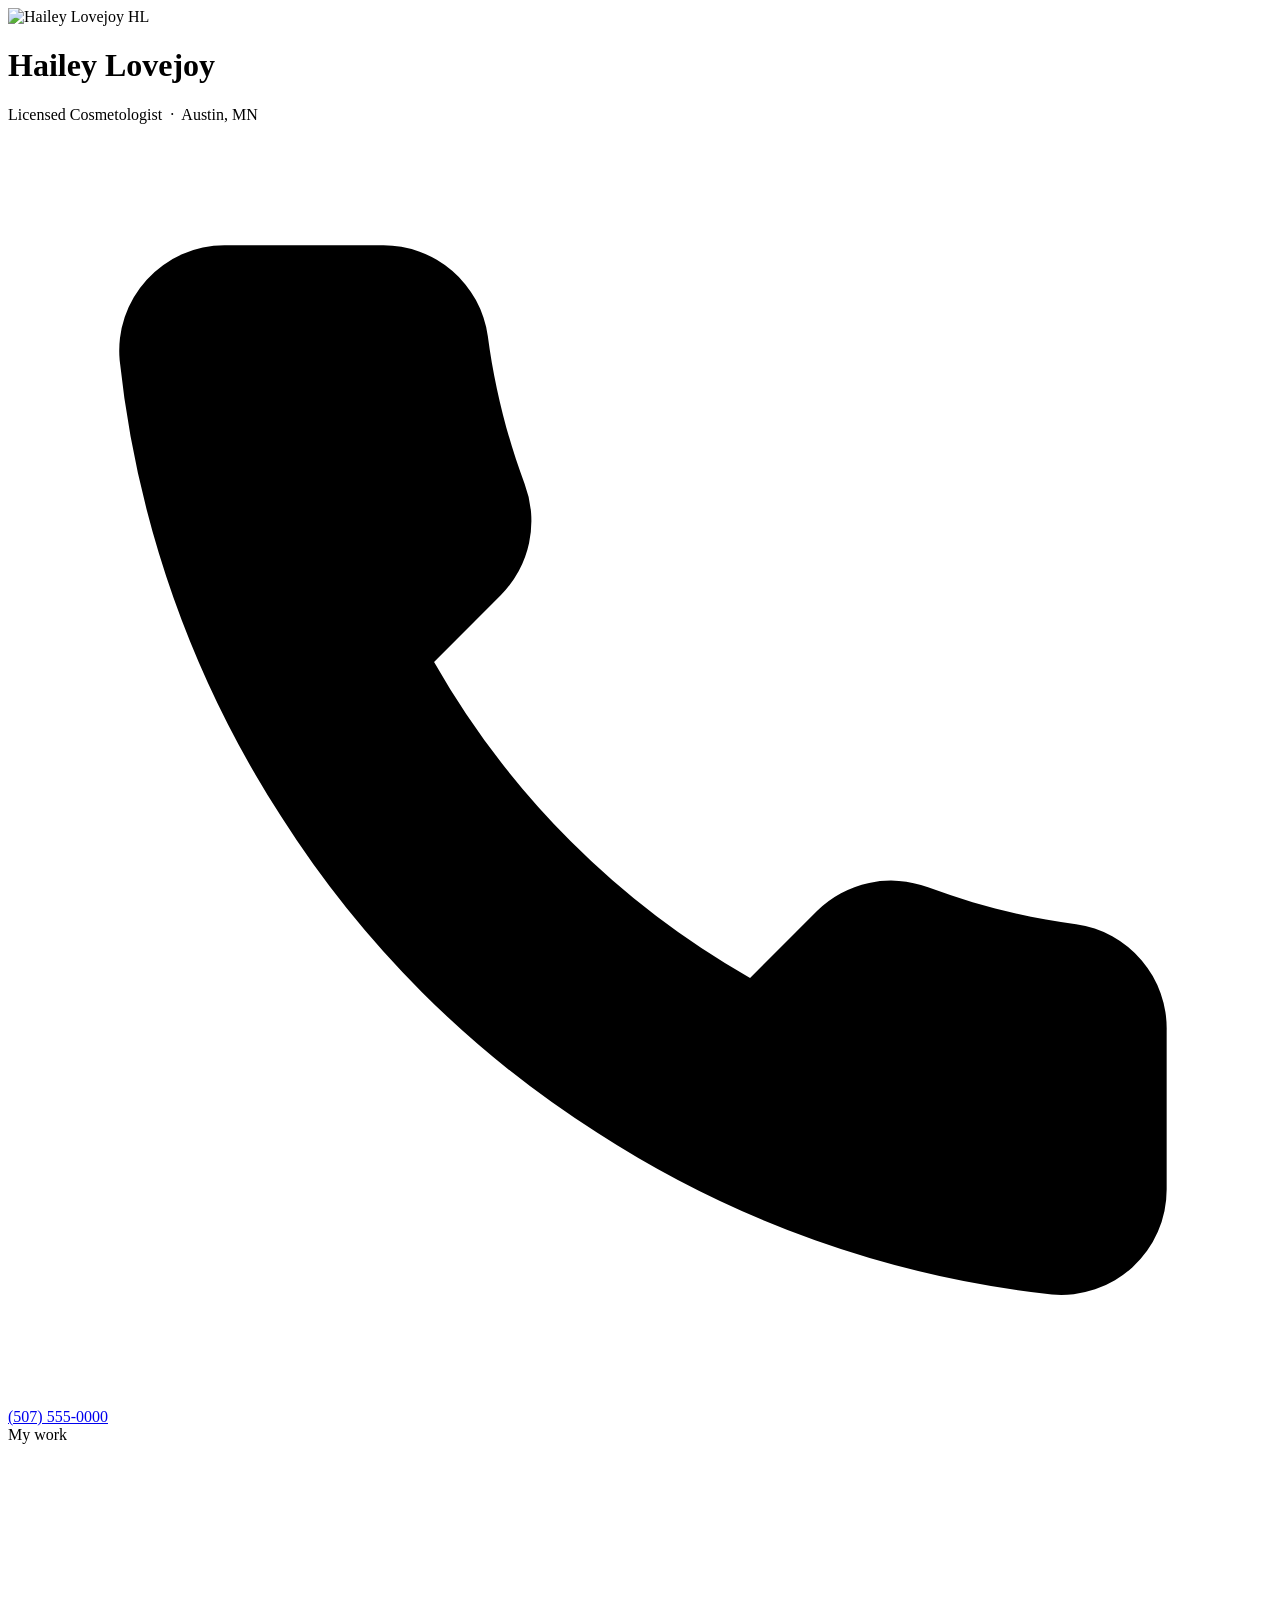
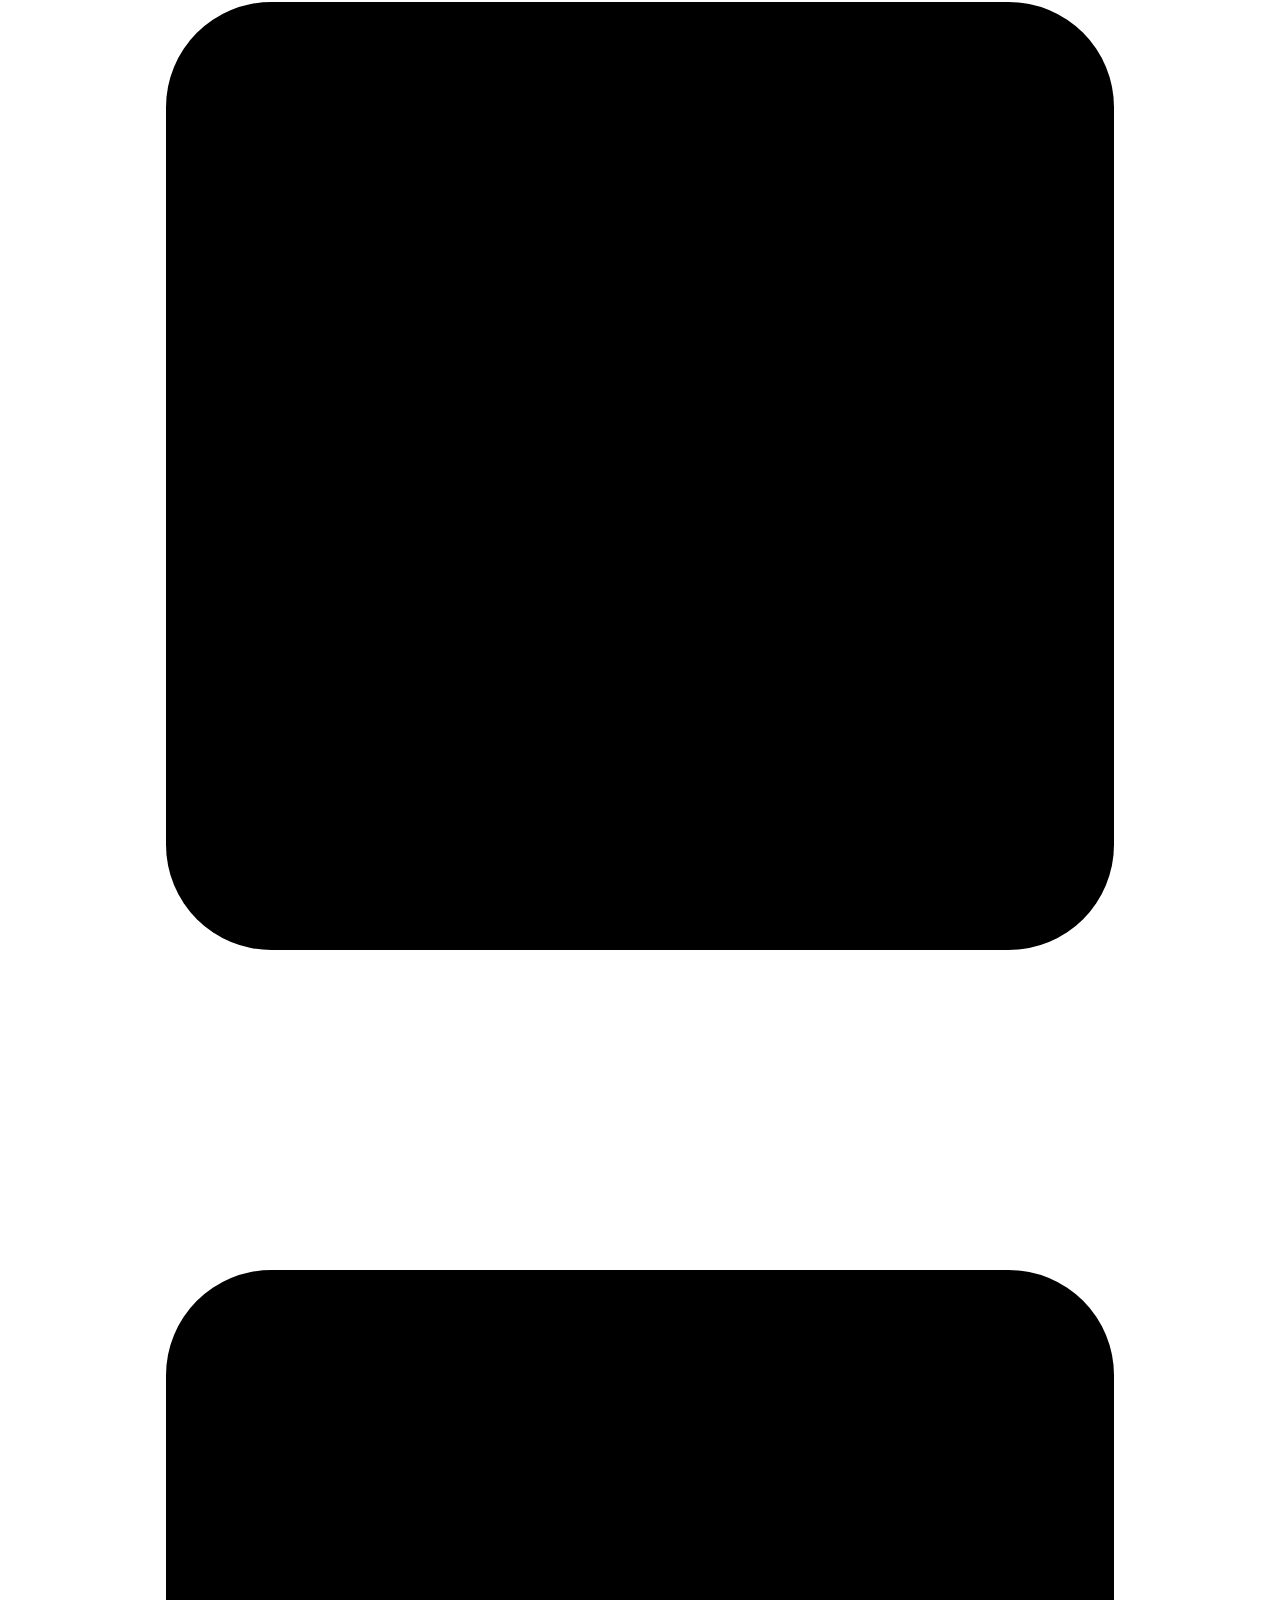
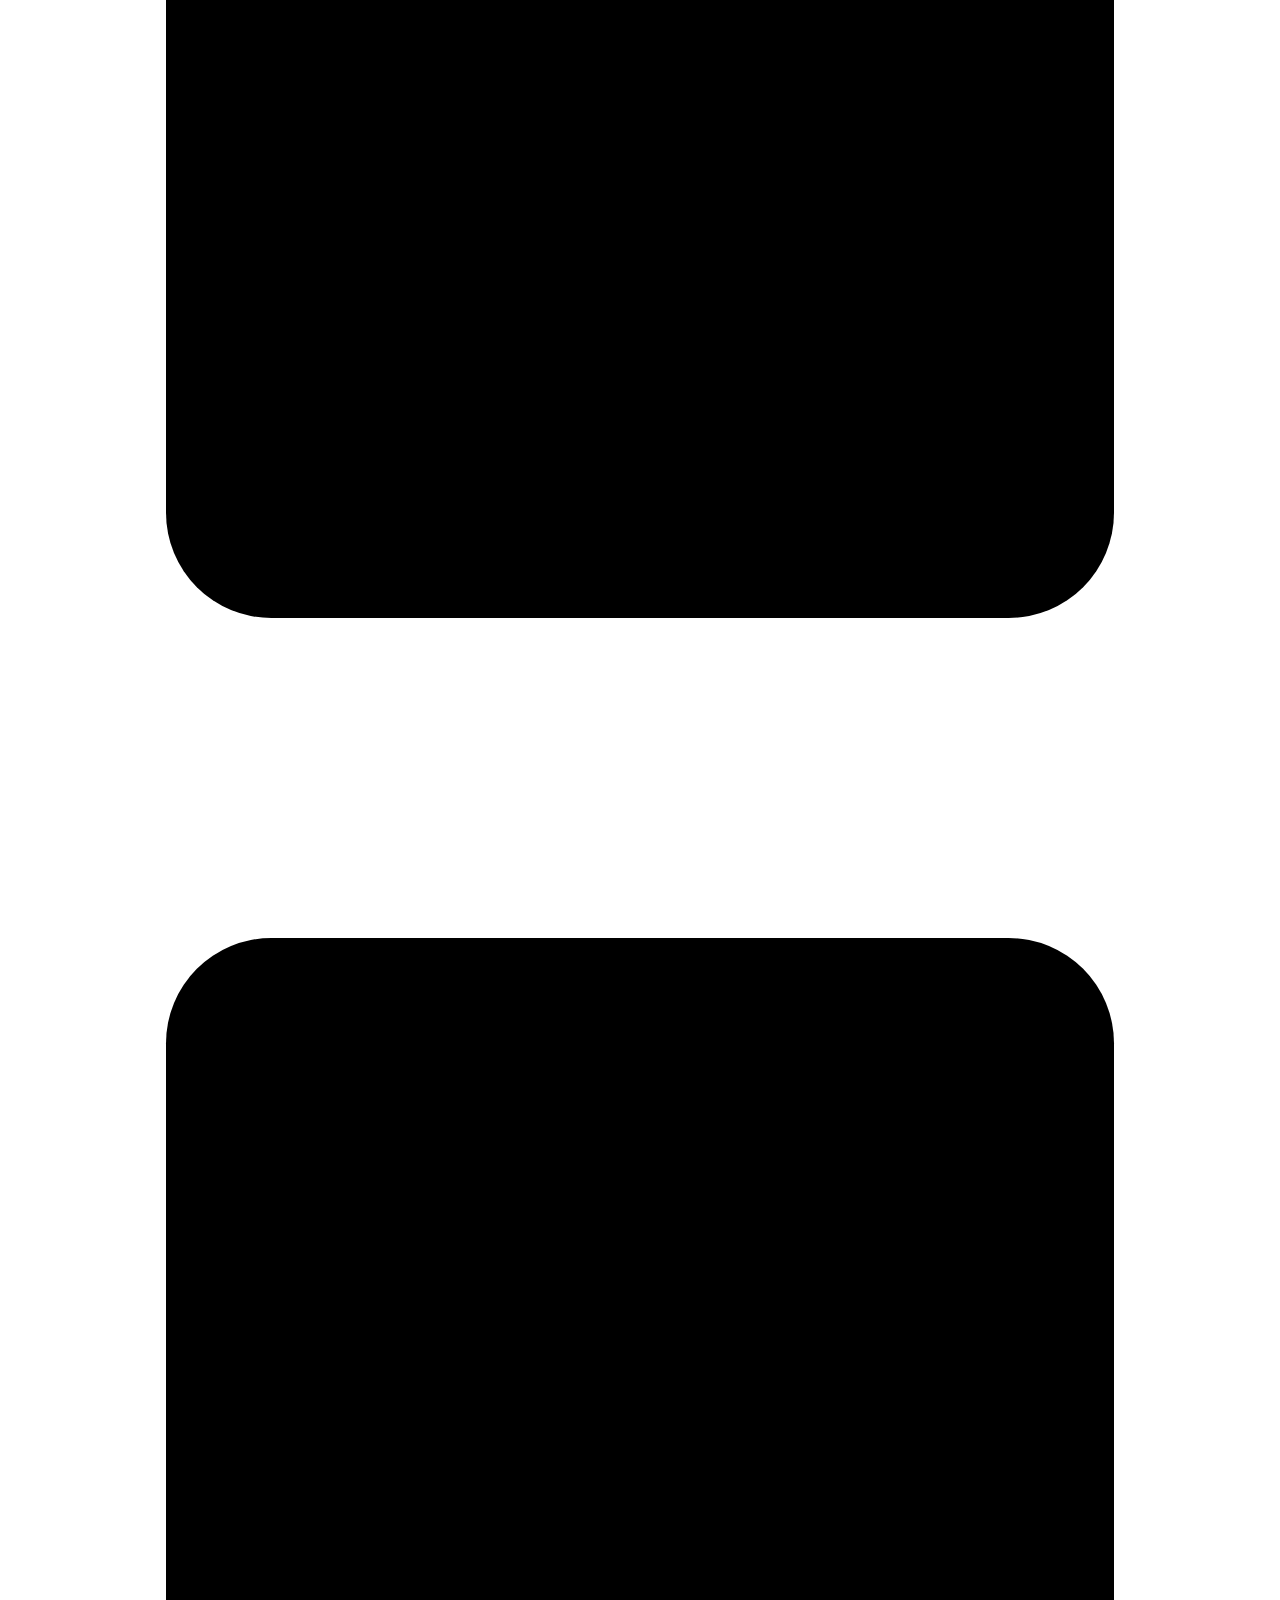
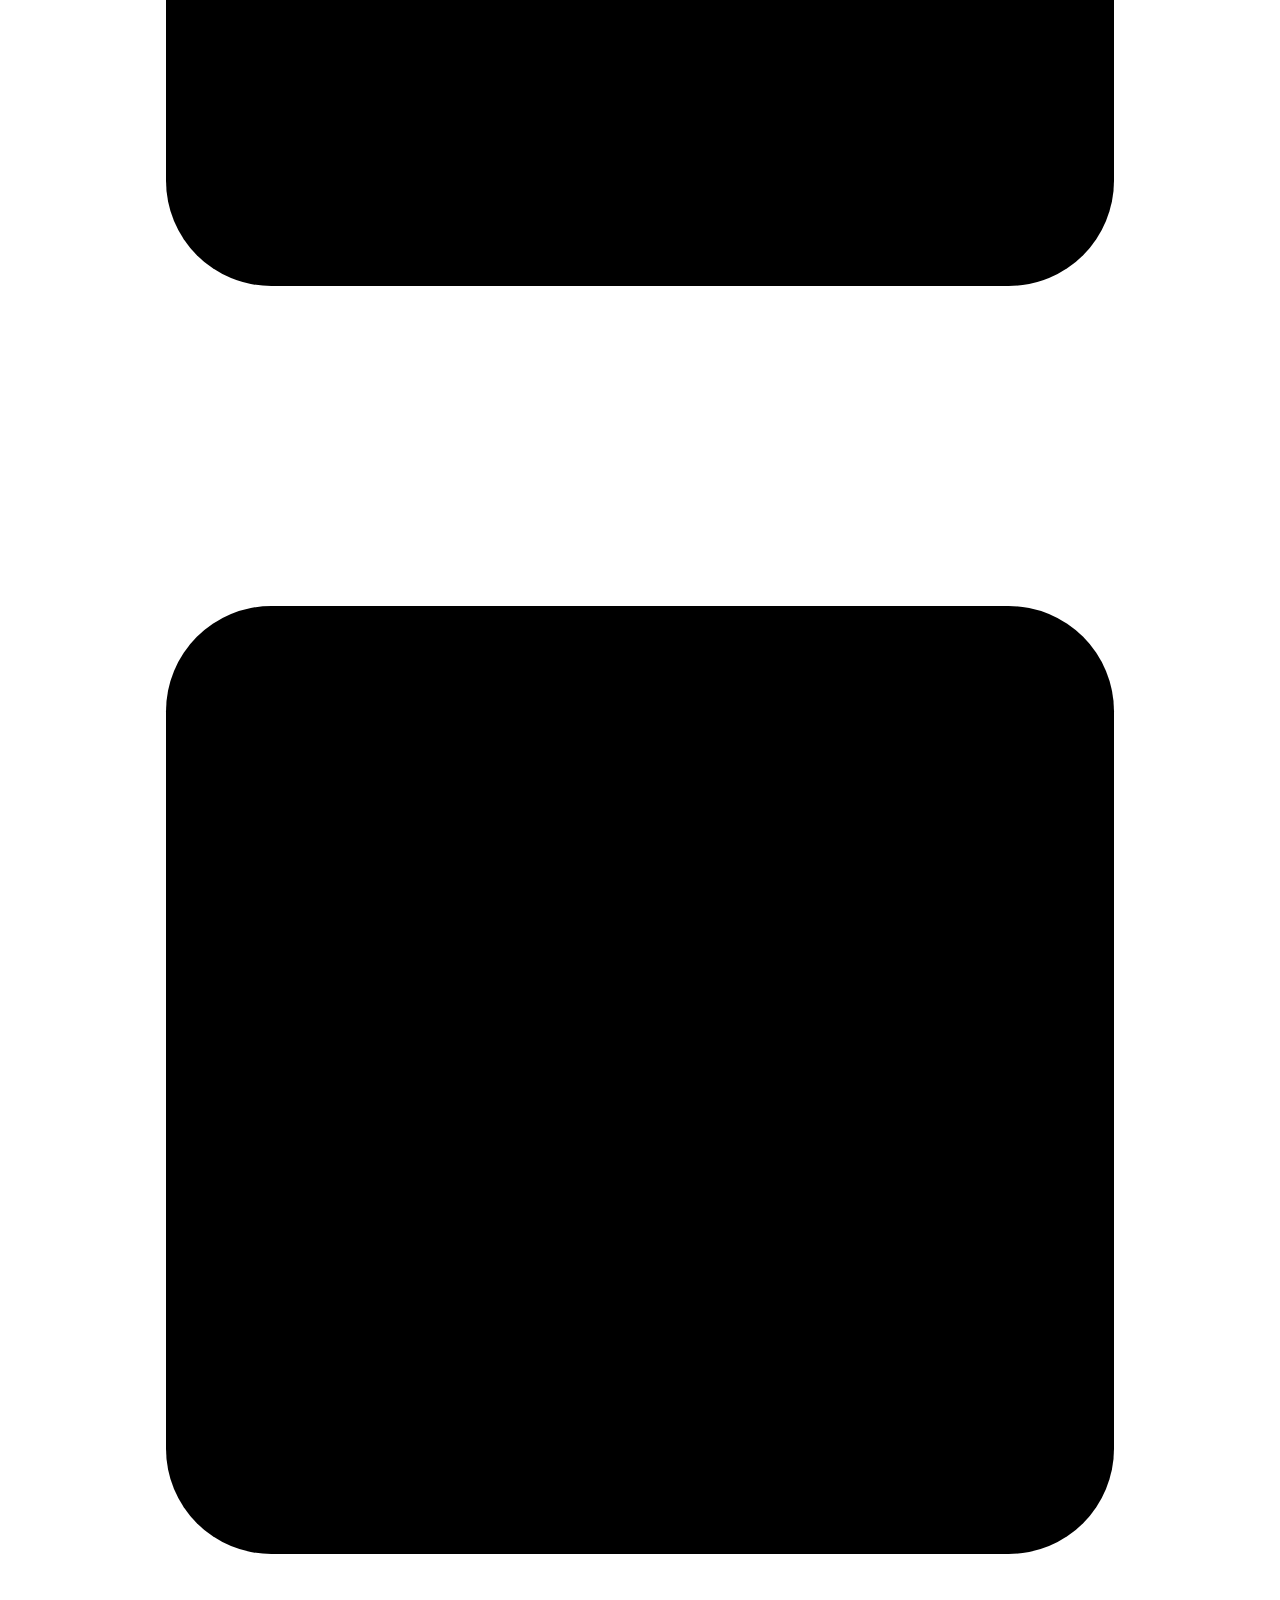
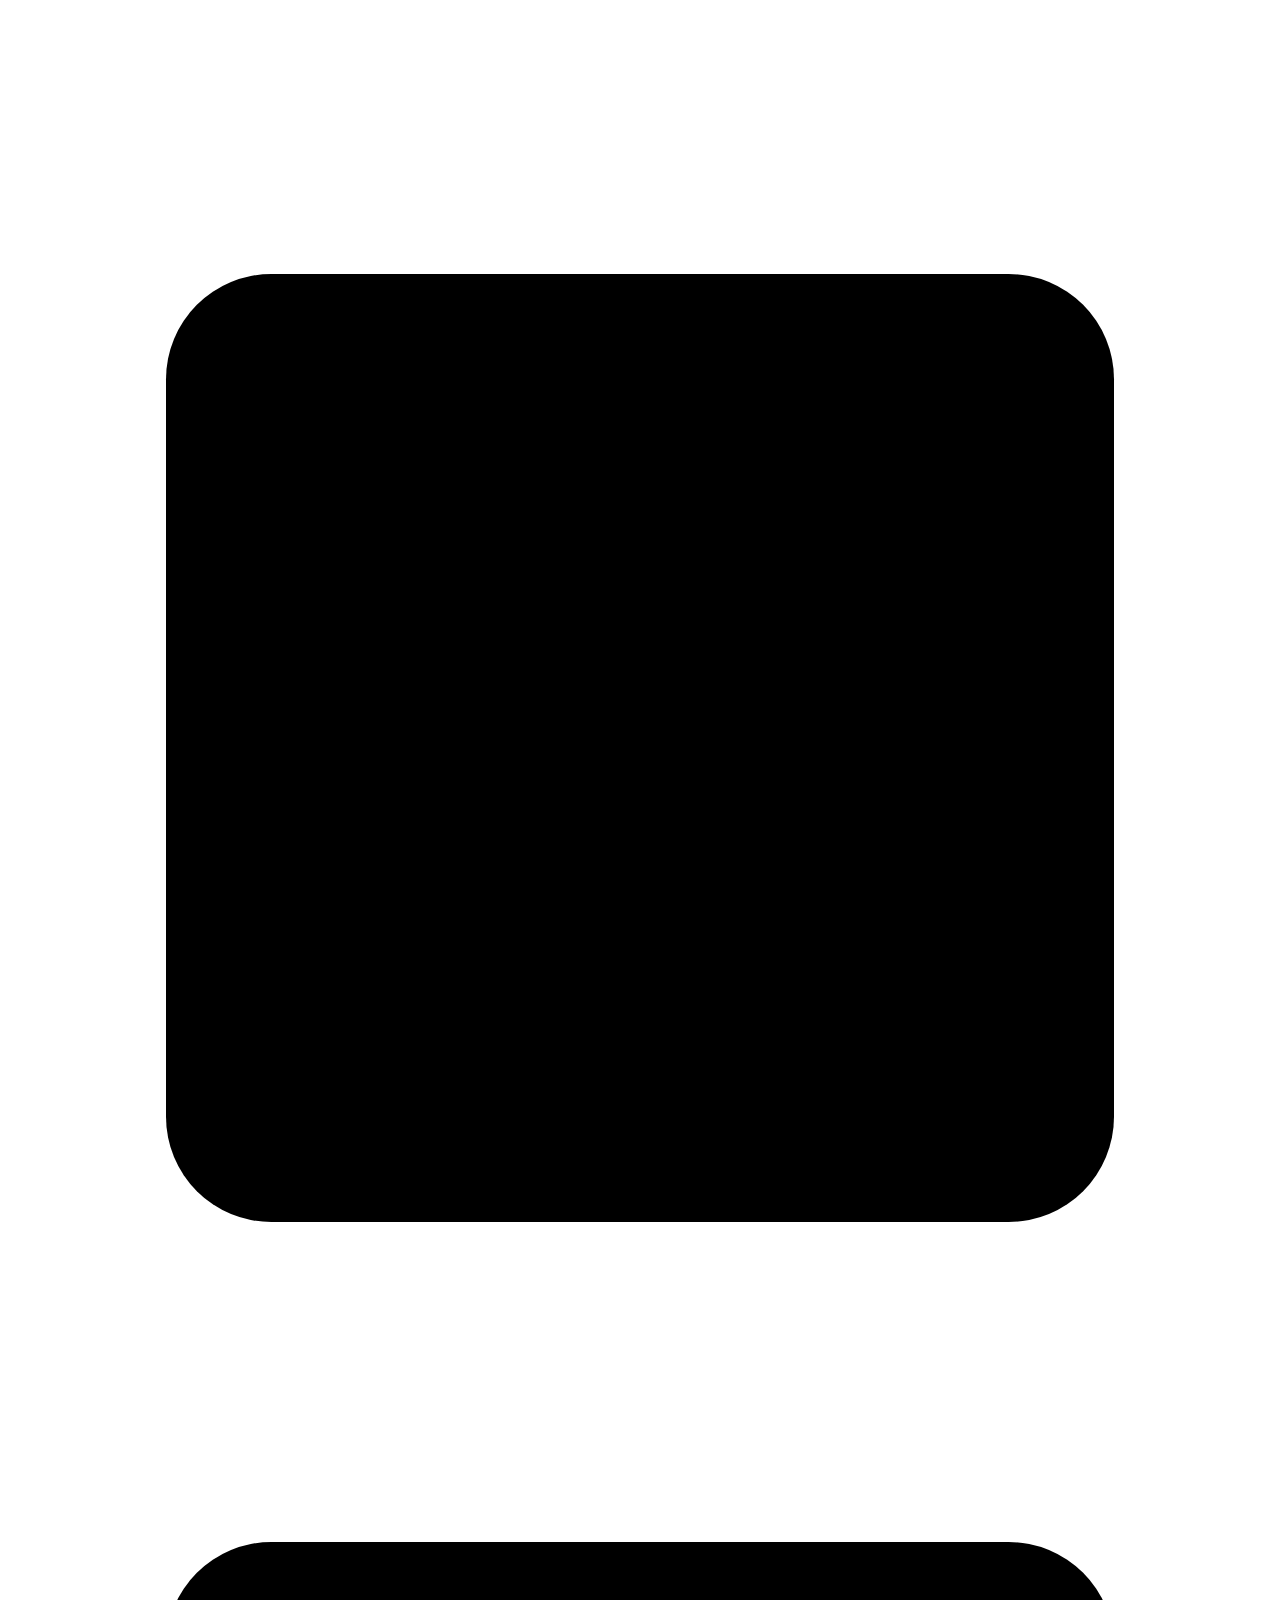
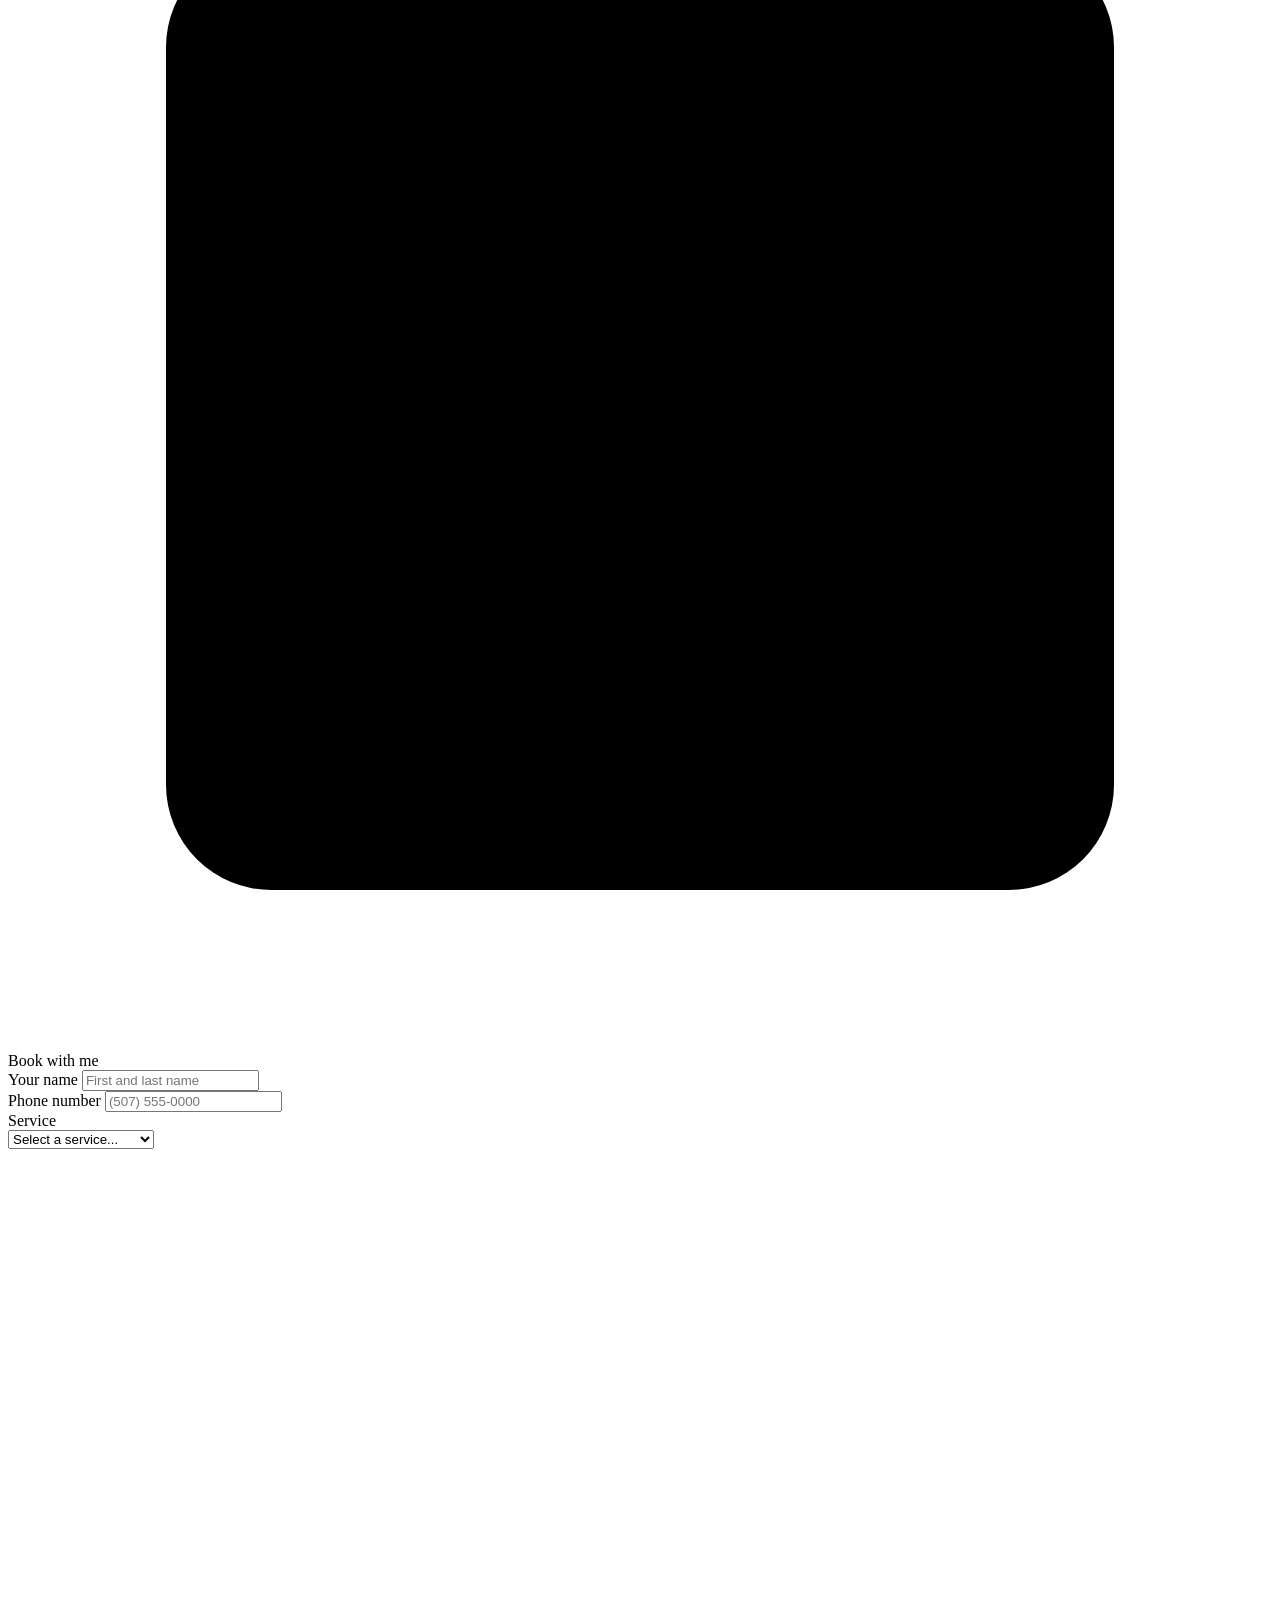
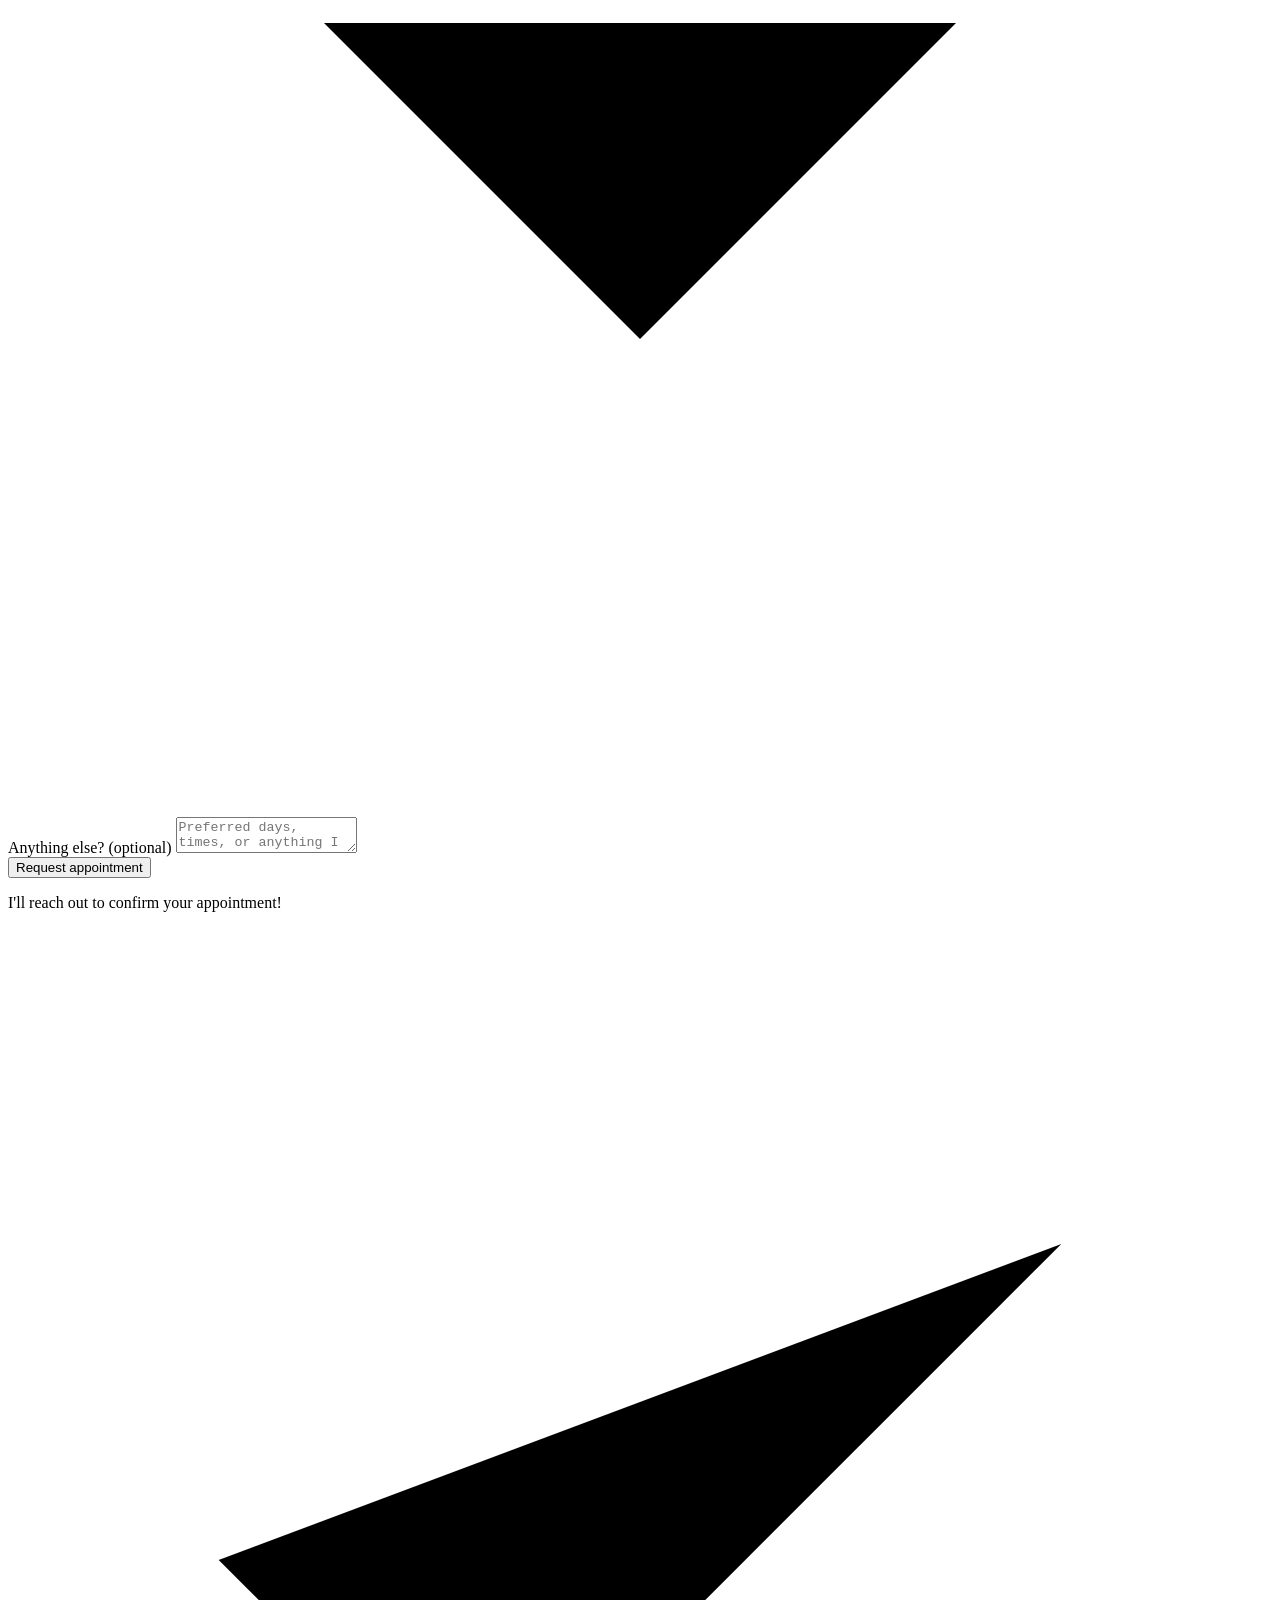
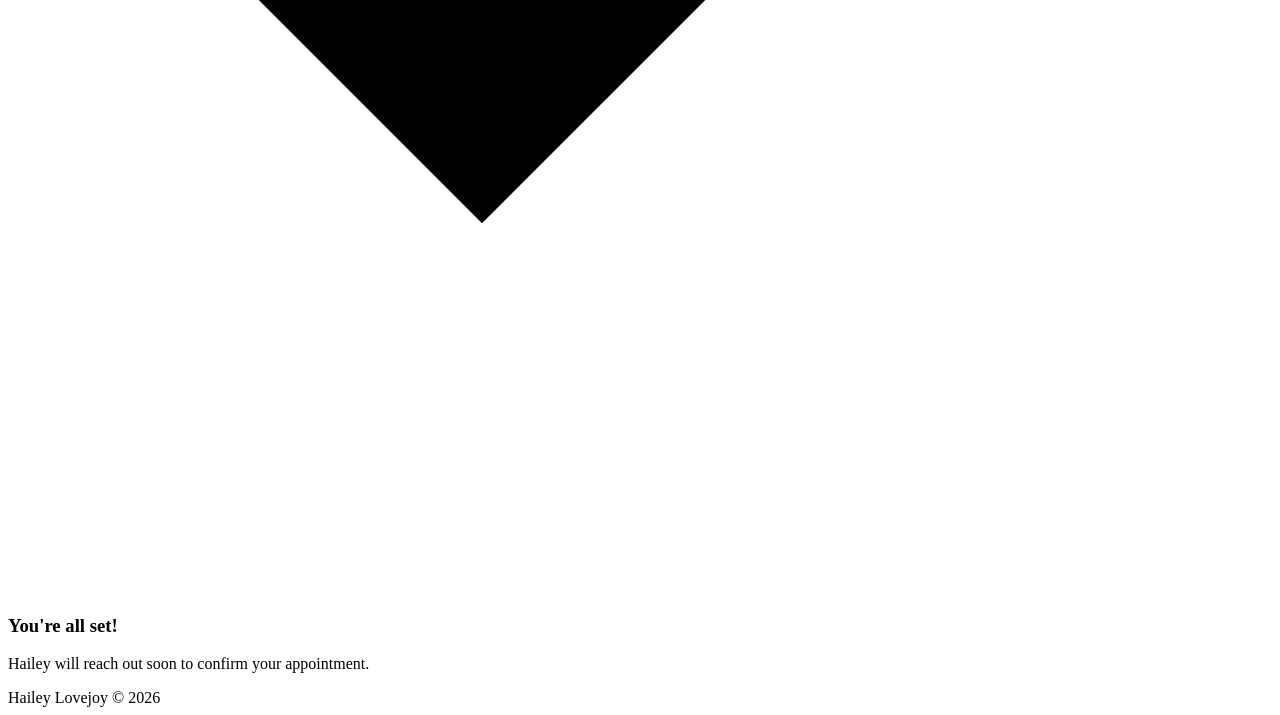
==== index.html @ 0e998286 "Add initial HTML structure for client website Initial HTML structure for Hailey Lovejoy's client web" ====
<!DOCTYPE html>
<html lang="en">
<head>
    <meta charset="UTF-8">
    <meta name="viewport" content="width=device-width, initial-scale=1.0">
    <title>Hailey Lovejoy client</title>
    <link href="https://fonts.googleapis.com/css2?family=Cormorant+Garamond:ital,wght@0,300;0,400;0,600;1,300;1,400&family=Jost:wght@300;400;500&display=swap" rel="stylesheet" />
    <link rel="stylesheet" href="style.css">
</head>
<body>
    
<!-- HERO -->
<div class="hero">
  <div class="hero-inner">
    <div class="avatar-wrap">
      <!-- Replace src with actual photo path when ready -->
      <img src="" alt="Hailey Lovejoy" id="profilePhoto" />
      <span class="avatar-initials" id="avatarInitials">HL</span>
    </div>
    <h1>Hailey Lovejoy</h1>
    <p class="hero-sub">Licensed Cosmetologist &nbsp;·&nbsp; Austin, MN</p>
    <a href="tel:5075550000" class="phone-pill">
      <svg viewBox="0 0 24 24" aria-hidden="true"><path d="M22 16.92v3a2 2 0 01-2.18 2 19.79 19.79 0 01-8.63-3.07 19.5 19.5 0 01-6-6A19.79 19.79 0 012.12 4.18 2 2 0 014.11 2h3a2 2 0 012 1.72c.127.96.361 1.903.7 2.81a2 2 0 01-.45 2.11L8.09 9.91a16 16 0 006 6l1.27-1.27a2 2 0 012.11-.45c.907.339 1.85.573 2.81.7A2 2 0 0122 16.92z"/></svg>
      (507) 555-0000
    </a>
  </div>
</div>
 
<!-- MY WORK -->
<div class="divider"><span>My work</span></div>
<div class="gallery-section">
  <div class="gallery">
    <div class="photo-slot empty">
      <svg viewBox="0 0 24 24" aria-hidden="true"><rect x="3" y="3" width="18" height="18" rx="2"/><circle cx="8.5" cy="8.5" r="1.5"/><polyline points="21 15 16 10 5 21"/></svg>
    </div>
    <div class="photo-slot empty">
      <svg viewBox="0 0 24 24" aria-hidden="true"><rect x="3" y="3" width="18" height="18" rx="2"/><circle cx="8.5" cy="8.5" r="1.5"/><polyline points="21 15 16 10 5 21"/></svg>
    </div>
    <div class="photo-slot empty">
      <svg viewBox="0 0 24 24" aria-hidden="true"><rect x="3" y="3" width="18" height="18" rx="2"/><circle cx="8.5" cy="8.5" r="1.5"/><polyline points="21 15 16 10 5 21"/></svg>
    </div>
    <div class="photo-slot empty">
      <svg viewBox="0 0 24 24" aria-hidden="true"><rect x="3" y="3" width="18" height="18" rx="2"/><circle cx="8.5" cy="8.5" r="1.5"/><polyline points="21 15 16 10 5 21"/></svg>
    </div>
    <div class="photo-slot empty">
      <svg viewBox="0 0 24 24" aria-hidden="true"><rect x="3" y="3" width="18" height="18" rx="2"/><circle cx="8.5" cy="8.5" r="1.5"/><polyline points="21 15 16 10 5 21"/></svg>
    </div>
    <div class="photo-slot empty">
      <svg viewBox="0 0 24 24" aria-hidden="true"><rect x="3" y="3" width="18" height="18" rx="2"/><circle cx="8.5" cy="8.5" r="1.5"/><polyline points="21 15 16 10 5 21"/></svg>
    </div>
  </div>
</div>
 
<!-- BOOKING FORM -->
<div class="divider"><span>Book with me</span></div>
<div class="booking-section">
  <div class="form-card">
 
    <div id="formWrap">
      <div class="field">
        <label for="clientName">Your name</label>
        <input type="text" id="clientName" placeholder="First and last name" autocomplete="name" />
      </div>
 
      <div class="field">
        <label for="clientPhone">Phone number</label>
        <input type="tel" id="clientPhone" placeholder="(507) 555-0000" autocomplete="tel" />
      </div>
 
      <div class="field">
        <label for="service">Service</label>
        <div class="select-wrap">
          <select id="service">
            <option value="" disabled selected>Select a service...</option>
            <option>Haircut</option>
            <option>Color</option>
            <option>Highlights / balayage</option>
            <option>Blowout / style</option>
            <option>Perm</option>
            <option>Treatment</option>
            <option>Other</option>
          </select>
          <svg viewBox="0 0 24 24" aria-hidden="true"><polyline points="6 9 12 15 18 9"/></svg>
        </div>
      </div>
 
      <div class="field">
        <label for="notes">Anything else? <span style="font-weight:300;text-transform:none;letter-spacing:0;">(optional)</span></label>
        <textarea id="notes" placeholder="Preferred days, times, or anything I should know..."></textarea>
      </div>
 
      <button class="submit-btn" onclick="submitForm()">Request appointment</button>
      <p class="form-note">I'll reach out to confirm your appointment!</p>
    </div>
 
    <div class="success-msg" id="successMsg">
      <div class="check">
        <svg viewBox="0 0 24 24" aria-hidden="true"><polyline points="20 6 9 17 4 12"/></svg>
      </div>
      <h3>You're all set!</h3>
      <p>Hailey will reach out soon to confirm your appointment.</p>
    </div>
 
  </div>
</div>
 
<footer>Hailey Lovejoy &copy; 2026</footer>
 
<script src="home.js"></script>
</body>
</html>
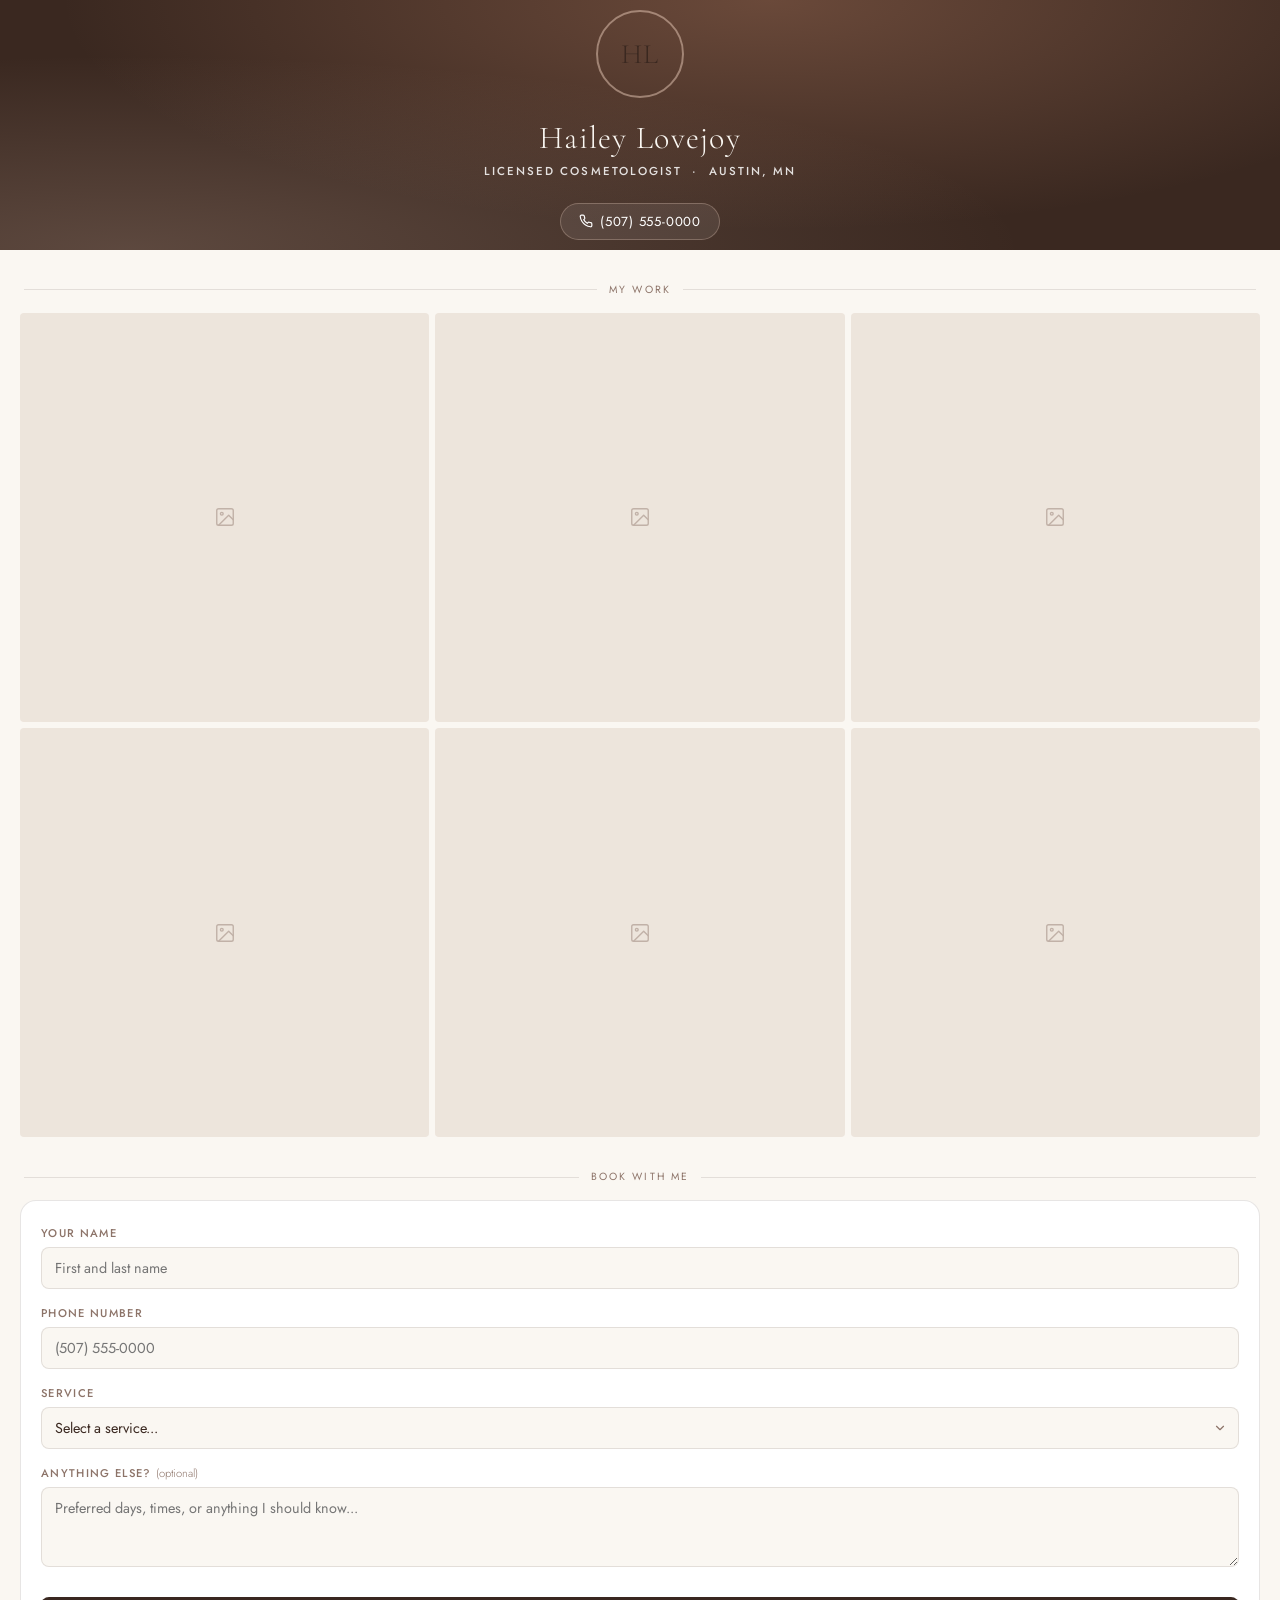
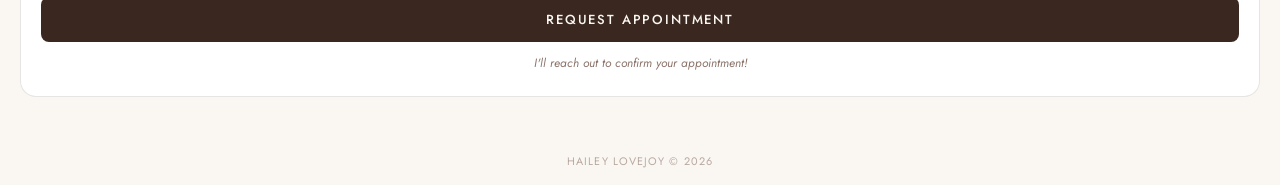
==== commit 3c9ac39c: "Add files via upload" ====
--- a/index.html
+++ b/index.html
@@ -1,111 +1,111 @@
-<!DOCTYPE html>
-<html lang="en">
-<head>
-    <meta charset="UTF-8">
-    <meta name="viewport" content="width=device-width, initial-scale=1.0">
-    <title>Hailey Lovejoy client</title>
-    <link href="https://fonts.googleapis.com/css2?family=Cormorant+Garamond:ital,wght@0,300;0,400;0,600;1,300;1,400&family=Jost:wght@300;400;500&display=swap" rel="stylesheet" />
-    <link rel="stylesheet" href="style.css">
-</head>
-<body>
-    
-<!-- HERO -->
-<div class="hero">
-  <div class="hero-inner">
-    <div class="avatar-wrap">
-      <!-- Replace src with actual photo path when ready -->
-      <img src="" alt="Hailey Lovejoy" id="profilePhoto" />
-      <span class="avatar-initials" id="avatarInitials">HL</span>
-    </div>
-    <h1>Hailey Lovejoy</h1>
-    <p class="hero-sub">Licensed Cosmetologist &nbsp;·&nbsp; Austin, MN</p>
-    <a href="tel:5075550000" class="phone-pill">
-      <svg viewBox="0 0 24 24" aria-hidden="true"><path d="M22 16.92v3a2 2 0 01-2.18 2 19.79 19.79 0 01-8.63-3.07 19.5 19.5 0 01-6-6A19.79 19.79 0 012.12 4.18 2 2 0 014.11 2h3a2 2 0 012 1.72c.127.96.361 1.903.7 2.81a2 2 0 01-.45 2.11L8.09 9.91a16 16 0 006 6l1.27-1.27a2 2 0 012.11-.45c.907.339 1.85.573 2.81.7A2 2 0 0122 16.92z"/></svg>
-      (507) 555-0000
-    </a>
-  </div>
-</div>
- 
-<!-- MY WORK -->
-<div class="divider"><span>My work</span></div>
-<div class="gallery-section">
-  <div class="gallery">
-    <div class="photo-slot empty">
-      <svg viewBox="0 0 24 24" aria-hidden="true"><rect x="3" y="3" width="18" height="18" rx="2"/><circle cx="8.5" cy="8.5" r="1.5"/><polyline points="21 15 16 10 5 21"/></svg>
-    </div>
-    <div class="photo-slot empty">
-      <svg viewBox="0 0 24 24" aria-hidden="true"><rect x="3" y="3" width="18" height="18" rx="2"/><circle cx="8.5" cy="8.5" r="1.5"/><polyline points="21 15 16 10 5 21"/></svg>
-    </div>
-    <div class="photo-slot empty">
-      <svg viewBox="0 0 24 24" aria-hidden="true"><rect x="3" y="3" width="18" height="18" rx="2"/><circle cx="8.5" cy="8.5" r="1.5"/><polyline points="21 15 16 10 5 21"/></svg>
-    </div>
-    <div class="photo-slot empty">
-      <svg viewBox="0 0 24 24" aria-hidden="true"><rect x="3" y="3" width="18" height="18" rx="2"/><circle cx="8.5" cy="8.5" r="1.5"/><polyline points="21 15 16 10 5 21"/></svg>
-    </div>
-    <div class="photo-slot empty">
-      <svg viewBox="0 0 24 24" aria-hidden="true"><rect x="3" y="3" width="18" height="18" rx="2"/><circle cx="8.5" cy="8.5" r="1.5"/><polyline points="21 15 16 10 5 21"/></svg>
-    </div>
-    <div class="photo-slot empty">
-      <svg viewBox="0 0 24 24" aria-hidden="true"><rect x="3" y="3" width="18" height="18" rx="2"/><circle cx="8.5" cy="8.5" r="1.5"/><polyline points="21 15 16 10 5 21"/></svg>
-    </div>
-  </div>
-</div>
- 
-<!-- BOOKING FORM -->
-<div class="divider"><span>Book with me</span></div>
-<div class="booking-section">
-  <div class="form-card">
- 
-    <div id="formWrap">
-      <div class="field">
-        <label for="clientName">Your name</label>
-        <input type="text" id="clientName" placeholder="First and last name" autocomplete="name" />
-      </div>
- 
-      <div class="field">
-        <label for="clientPhone">Phone number</label>
-        <input type="tel" id="clientPhone" placeholder="(507) 555-0000" autocomplete="tel" />
-      </div>
- 
-      <div class="field">
-        <label for="service">Service</label>
-        <div class="select-wrap">
-          <select id="service">
-            <option value="" disabled selected>Select a service...</option>
-            <option>Haircut</option>
-            <option>Color</option>
-            <option>Highlights / balayage</option>
-            <option>Blowout / style</option>
-            <option>Perm</option>
-            <option>Treatment</option>
-            <option>Other</option>
-          </select>
-          <svg viewBox="0 0 24 24" aria-hidden="true"><polyline points="6 9 12 15 18 9"/></svg>
-        </div>
-      </div>
- 
-      <div class="field">
-        <label for="notes">Anything else? <span style="font-weight:300;text-transform:none;letter-spacing:0;">(optional)</span></label>
-        <textarea id="notes" placeholder="Preferred days, times, or anything I should know..."></textarea>
-      </div>
- 
-      <button class="submit-btn" onclick="submitForm()">Request appointment</button>
-      <p class="form-note">I'll reach out to confirm your appointment!</p>
-    </div>
- 
-    <div class="success-msg" id="successMsg">
-      <div class="check">
-        <svg viewBox="0 0 24 24" aria-hidden="true"><polyline points="20 6 9 17 4 12"/></svg>
-      </div>
-      <h3>You're all set!</h3>
-      <p>Hailey will reach out soon to confirm your appointment.</p>
-    </div>
- 
-  </div>
-</div>
- 
-<footer>Hailey Lovejoy &copy; 2026</footer>
- 
-<script src="home.js"></script>
-</body>
-</html>
+<!DOCTYPE html>
+<html lang="en">
+<head>
+    <meta charset="UTF-8">
+    <meta name="viewport" content="width=device-width, initial-scale=1.0">
+    <title>Hailey Lovejoy client</title>
+    <link href="https://fonts.googleapis.com/css2?family=Cormorant+Garamond:ital,wght@0,300;0,400;0,600;1,300;1,400&family=Jost:wght@300;400;500&display=swap" rel="stylesheet" />
+    <link rel="stylesheet" href="style.css">
+</head>
+<body>
+    
+<!-- HERO -->
+<div class="hero">
+  <div class="hero-inner">
+    <div class="avatar-wrap">
+      <!-- Replace src with actual photo path when ready -->
+      <img src="" alt="Hailey Lovejoy" id="profilePhoto" />
+      <span class="avatar-initials" id="avatarInitials">HL</span>
+    </div>
+    <h1>Hailey Lovejoy</h1>
+    <p class="hero-sub">Licensed Cosmetologist &nbsp;·&nbsp; Austin, MN</p>
+    <a href="tel:5075550000" class="phone-pill">
+      <svg viewBox="0 0 24 24" aria-hidden="true"><path d="M22 16.92v3a2 2 0 01-2.18 2 19.79 19.79 0 01-8.63-3.07 19.5 19.5 0 01-6-6A19.79 19.79 0 012.12 4.18 2 2 0 014.11 2h3a2 2 0 012 1.72c.127.96.361 1.903.7 2.81a2 2 0 01-.45 2.11L8.09 9.91a16 16 0 006 6l1.27-1.27a2 2 0 012.11-.45c.907.339 1.85.573 2.81.7A2 2 0 0122 16.92z"/></svg>
+      (507) 555-0000
+    </a>
+  </div>
+</div>
+ 
+<!-- MY WORK -->
+<div class="divider"><span>My work</span></div>
+<div class="gallery-section">
+  <div class="gallery">
+    <div class="photo-slot empty">
+      <svg viewBox="0 0 24 24" aria-hidden="true"><rect x="3" y="3" width="18" height="18" rx="2"/><circle cx="8.5" cy="8.5" r="1.5"/><polyline points="21 15 16 10 5 21"/></svg>
+    </div>
+    <div class="photo-slot empty">
+      <svg viewBox="0 0 24 24" aria-hidden="true"><rect x="3" y="3" width="18" height="18" rx="2"/><circle cx="8.5" cy="8.5" r="1.5"/><polyline points="21 15 16 10 5 21"/></svg>
+    </div>
+    <div class="photo-slot empty">
+      <svg viewBox="0 0 24 24" aria-hidden="true"><rect x="3" y="3" width="18" height="18" rx="2"/><circle cx="8.5" cy="8.5" r="1.5"/><polyline points="21 15 16 10 5 21"/></svg>
+    </div>
+    <div class="photo-slot empty">
+      <svg viewBox="0 0 24 24" aria-hidden="true"><rect x="3" y="3" width="18" height="18" rx="2"/><circle cx="8.5" cy="8.5" r="1.5"/><polyline points="21 15 16 10 5 21"/></svg>
+    </div>
+    <div class="photo-slot empty">
+      <svg viewBox="0 0 24 24" aria-hidden="true"><rect x="3" y="3" width="18" height="18" rx="2"/><circle cx="8.5" cy="8.5" r="1.5"/><polyline points="21 15 16 10 5 21"/></svg>
+    </div>
+    <div class="photo-slot empty">
+      <svg viewBox="0 0 24 24" aria-hidden="true"><rect x="3" y="3" width="18" height="18" rx="2"/><circle cx="8.5" cy="8.5" r="1.5"/><polyline points="21 15 16 10 5 21"/></svg>
+    </div>
+  </div>
+</div>
+ 
+<!-- BOOKING FORM -->
+<div class="divider"><span>Book with me</span></div>
+<div class="booking-section">
+  <div class="form-card">
+ 
+    <div id="formWrap">
+      <div class="field">
+        <label for="clientName">Your name</label>
+        <input type="text" id="clientName" placeholder="First and last name" autocomplete="name" />
+      </div>
+ 
+      <div class="field">
+        <label for="clientPhone">Phone number</label>
+        <input type="tel" id="clientPhone" placeholder="(507) 555-0000" autocomplete="tel" />
+      </div>
+ 
+      <div class="field">
+        <label for="service">Service</label>
+        <div class="select-wrap">
+          <select id="service">
+            <option value="" disabled selected>Select a service...</option>
+            <option>Haircut</option>
+            <option>Color</option>
+            <option>Highlights / balayage</option>
+            <option>Blowout / style</option>
+            <option>Perm</option>
+            <option>Treatment</option>
+            <option>Other</option>
+          </select>
+          <svg viewBox="0 0 24 24" aria-hidden="true"><polyline points="6 9 12 15 18 9"/></svg>
+        </div>
+      </div>
+ 
+      <div class="field">
+        <label for="notes">Anything else? <span style="font-weight:300;text-transform:none;letter-spacing:0;">(optional)</span></label>
+        <textarea id="notes" placeholder="Preferred days, times, or anything I should know..."></textarea>
+      </div>
+ 
+      <button class="submit-btn" onclick="submitForm()">Request appointment</button>
+      <p class="form-note">I'll reach out to confirm your appointment!</p>
+    </div>
+ 
+    <div class="success-msg" id="successMsg">
+      <div class="check">
+        <svg viewBox="0 0 24 24" aria-hidden="true"><polyline points="20 6 9 17 4 12"/></svg>
+      </div>
+      <h3>You're all set!</h3>
+      <p>Hailey will reach out soon to confirm your appointment.</p>
+    </div>
+ 
+  </div>
+</div>
+ 
+<footer>Hailey Lovejoy &copy; 2026</footer>
+ 
+<script src="home.js"></script>
+</body>
+</html>
--- a/style.css
+++ b/style.css
@@ -0,0 +1,304 @@
+ 
+ *, *::before, *::after 
+ { 
+    box-sizing: border-box;
+     margin: 0; 
+     padding: 0; 
+    }
+
+    :root {
+        --cream: #FAF7F2;
+        --warm-white: #FFFFFF;
+        --rose: #C4876A;
+        --deep: #3A2820;
+        --muted: #8C7368;
+        --border: rgba(58, 40, 32, 0.12);
+    }
+
+    body{
+        background: var(--cream);
+        font-family: 'jost', sans-serif;
+        color: var(--deep);
+       
+    }
+
+    /* hero */
+    .hero{
+        position: relative;
+        background: var(--deep);
+        overflow: hidden;
+        padding: 3rem 1.rem 2.5rem;
+        text-align: center;
+    }
+
+    .hero::before{
+        content: "";
+        position: absolute;
+        inset: 0;
+        background: radial-gradient(ellipse at 60% 0%, rgba(196,135,106,0.35) 0%, transparent 65%),
+                radial-gradient(ellipse at 10% 100%, rgba(232,201,184,0.2) 0%, transparent 55%);
+    }
+
+    .hero-inner { position: relative; z-index: 1; }
+ 
+  .avatar-wrap {
+    width: 88px;
+    height: 88px;
+    border-radius: 50%;
+    background: var(--blush);
+    border: 2px solid rgba(232,201,184,0.5);
+    margin: 0 auto 1.25rem;
+    margin-top: 10px;
+    display: flex;
+    align-items: center;
+    justify-content: center;
+    overflow: hidden;
+  }
+ 
+  .avatar-wrap img {
+    width: 100%;
+    height: 100%;
+    object-fit: cover;
+    display: none;
+  }
+ 
+  .avatar-initials {
+    font-family: 'Cormorant Garamond', serif;
+    font-size: 28px;
+    font-weight: 300;
+    color: var(--deep);
+    letter-spacing: 0.05em;
+  }
+ 
+  .hero h1 {
+    font-family: 'Cormorant Garamond', serif;
+    font-size: 2rem;
+    font-weight: 300;
+    color: #FAF7F2;
+    letter-spacing: 0.04em;
+    margin-bottom: 0.35rem;
+  }
+ 
+  .hero-sub {
+    font-size: 0.72rem;
+    font-weight: 500;
+    letter-spacing: 0.18em;
+    text-transform: uppercase;
+    color: white;
+    opacity: 0.85;
+    margin-bottom: 1.5rem;
+  }
+ 
+  .phone-pill {
+    display: inline-flex;
+    align-items: center;
+    gap: 7px;
+    background: rgba(255,255,255,0.08);
+    border: 1px solid rgba(232,201,184,0.3);
+    margin-bottom: 10px;
+    border-radius: 100px;
+    padding: 8px 18px;
+    font-size: 0.82rem;
+    letter-spacing: 0.06em;
+    color: white;
+    text-decoration: none;
+    transition: background 0.2s;
+  }
+ 
+  .phone-pill:hover { background: rgba(255,255,255,0.14); }
+ 
+  .phone-pill svg {
+     width: 14px;
+     height: 14px; 
+     stroke: currentColor; 
+     fill: none; 
+     stroke-width: 2;
+      stroke-linecap:
+       round; stroke-linejoin: 
+       round; }
+
+   /* DIVIDER */
+
+  .divider {
+    display: flex;
+    align-items: center;
+    gap: 12px;
+    padding: 0 1.5rem;
+    margin: 2rem 0 1rem;
+  }
+  .divider span { font-size: 0.65rem; letter-spacing: 0.2em; text-transform: uppercase; color: var(--muted); white-space: nowrap; }
+  .divider::before, .divider::after { content: ''; flex: 1; height: 0.5px; background: var(--border); }
+
+  /* gallery */
+  .gallery-section{
+    padding: 0 1.25rem;
+
+  }
+
+  .gallery{
+    display: grid;
+    grid-template-columns: repeat(3, minmax(0, 1fr));
+    gap: 6px;
+    margin-top: 0.75rem;
+    width: 100%;
+    box-sizing: border-box;
+  }
+
+  .photo-slot {
+    aspect-ratio: 1;
+    background: #EDE5DC;
+    border-radius: 4px;
+    overflow: hidden;
+    position: relative;
+  }
+ 
+  .photo-slot img {
+    width: 100%; height: 100%;
+    object-fit: cover;
+    display: block;
+  }
+ 
+  .photo-slot.empty {
+    display: flex;
+    align-items: center;
+    justify-content: center;
+  }
+ 
+  .photo-slot.empty svg {
+    width: 22px; height: 22px;
+    stroke: var(--muted);
+    opacity: 0.45;
+    fill: none;
+    stroke-width: 1.5;
+    stroke-linecap: round;
+    stroke-linejoin: round;
+  }
+
+  /* BOOKING FORM */
+  .booking-section { padding: 0 1.25rem 2.5rem; }
+ 
+  .form-card {
+    background: var(--warm-white);
+    border: 0.5px solid var(--border);
+    border-radius: 16px;
+    padding: 1.5rem 1.25rem;
+    margin-top: 0.75rem;
+  }
+ 
+  .field { margin-bottom: 1rem; }
+ 
+  .field label {
+    display: block;
+    font-size: 0.7rem;
+    font-weight: 500;
+    letter-spacing: 0.12em;
+    text-transform: uppercase;
+    color: var(--muted);
+    margin-bottom: 6px;
+  }
+ 
+  .field input,
+  .field select,
+  .field textarea {
+    width: 100%;
+    padding: 10px 13px;
+    border: 0.5px solid var(--border);
+    border-radius: 8px;
+    background: var(--cream);
+    font-family: 'Jost', sans-serif;
+    font-size: 0.9rem;
+    color: var(--deep);
+    outline: none;
+    transition: border-color 0.2s;
+    appearance: none;
+    -webkit-appearance: none;
+  }
+ 
+  .field input:focus,
+  .field select:focus,
+  .field textarea:focus {
+    border-color: var(--rose);
+  }
+ 
+  .field textarea { resize: vertical; min-height: 80px; line-height: 1.5; }
+ 
+  .select-wrap { position: relative; }
+  .select-wrap svg {
+    position: absolute;
+    right: 12px;
+    top: 50%;
+    transform: translateY(-50%);
+    width: 14px; height: 14px;
+    stroke: var(--muted);
+    fill: none;
+    stroke-width: 2;
+    stroke-linecap: round;
+    stroke-linejoin: round;
+    pointer-events: none;
+  }
+ 
+  .submit-btn {
+    width: 100%;
+    padding: 13px;
+    background: var(--deep);
+    color: var(--cream);
+    border: none;
+    border-radius: 8px;
+    font-family: 'Jost', sans-serif;
+    font-size: 0.82rem;
+    font-weight: 500;
+    letter-spacing: 0.14em;
+    text-transform: uppercase;
+    cursor: pointer;
+    margin-top: 0.5rem;
+    transition: background 0.2s, transform 0.1s;
+  }
+ 
+  .submit-btn:hover { background: #2A1C15; }
+  .submit-btn:active { transform: scale(0.98); }
+ 
+  .form-note {
+    text-align: center;
+    font-size: 0.75rem;
+    color: var(--muted);
+    margin-top: 0.75rem;
+    font-style: italic;
+  }
+ 
+  /* SUCCESS STATE */
+  .success-msg {
+    display: none;
+    text-align: center;
+    padding: 1.5rem 1rem;
+  }
+  .success-msg .check {
+    width: 48px; height: 48px;
+    background: #EAF3DE;
+    border-radius: 50%;
+    display: flex; align-items: center; justify-content: center;
+    margin: 0 auto 1rem;
+  }
+  .success-msg .check svg { width: 22px; height: 22px; stroke: #3B6D11; fill: none; stroke-width: 2.5; stroke-linecap: round; stroke-linejoin: round; }
+  .success-msg h3 { font-family: 'Cormorant Garamond', serif; font-size: 1.4rem; font-weight: 400; margin-bottom: 0.4rem; }
+  .success-msg p { font-size: 0.85rem; color: var(--muted); }
+ 
+  /* FOOTER */
+  footer {
+    text-align: center;
+    padding: 1rem;
+    font-size: 0.68rem;
+    letter-spacing: 0.1em;
+    color: var(--muted);
+    opacity: 0.6;
+    text-transform: uppercase;
+  }
+ 
+  /* FADE IN */
+  @keyframes fadeUp {
+    from 
+    { opacity: 0; transform: translateY(16px); }
+    to   { opacity: 1; transform: translateY(0); }
+  }
+  .hero-inner { animation: fadeUp 0.6s ease both; }
+  .gallery-section { animation: fadeUp 0.6s 0.15s ease both; }
+  .booking-section { animation: fadeUp 0.6s 0.25s ease both; }
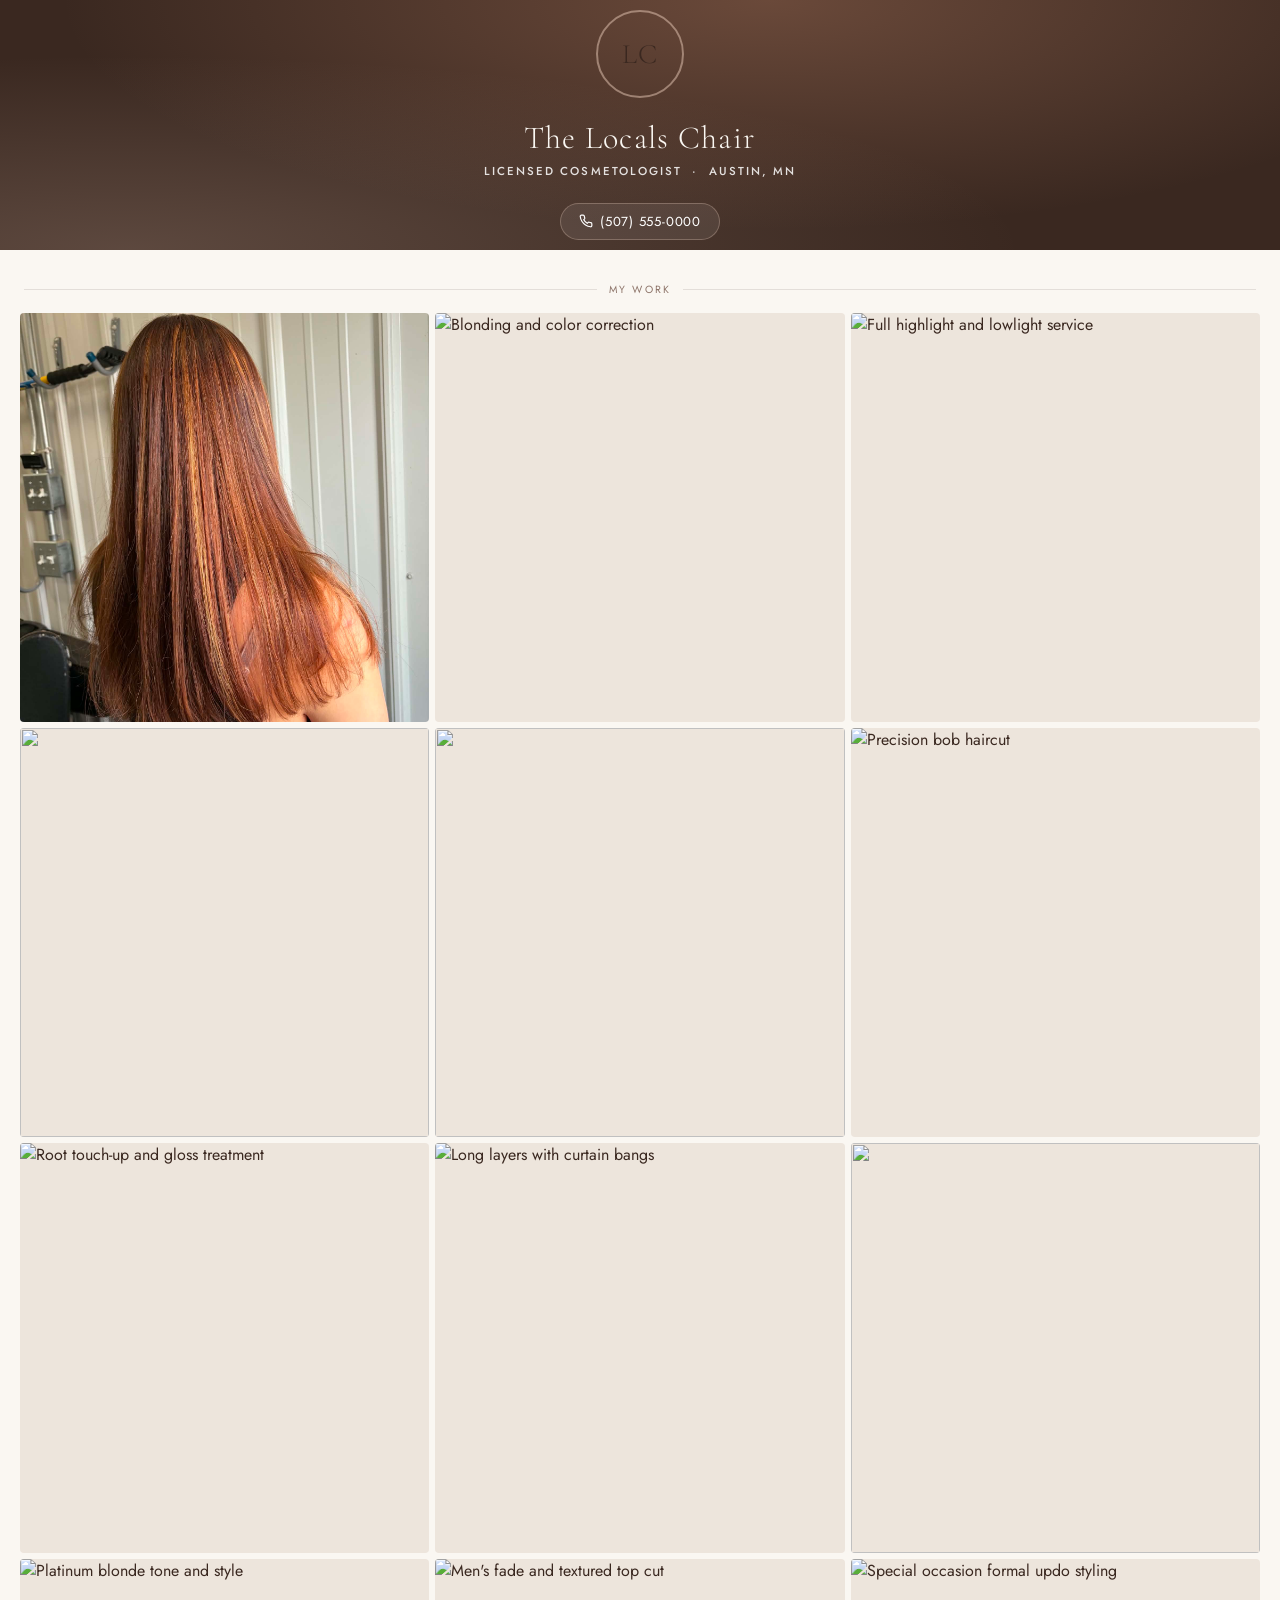
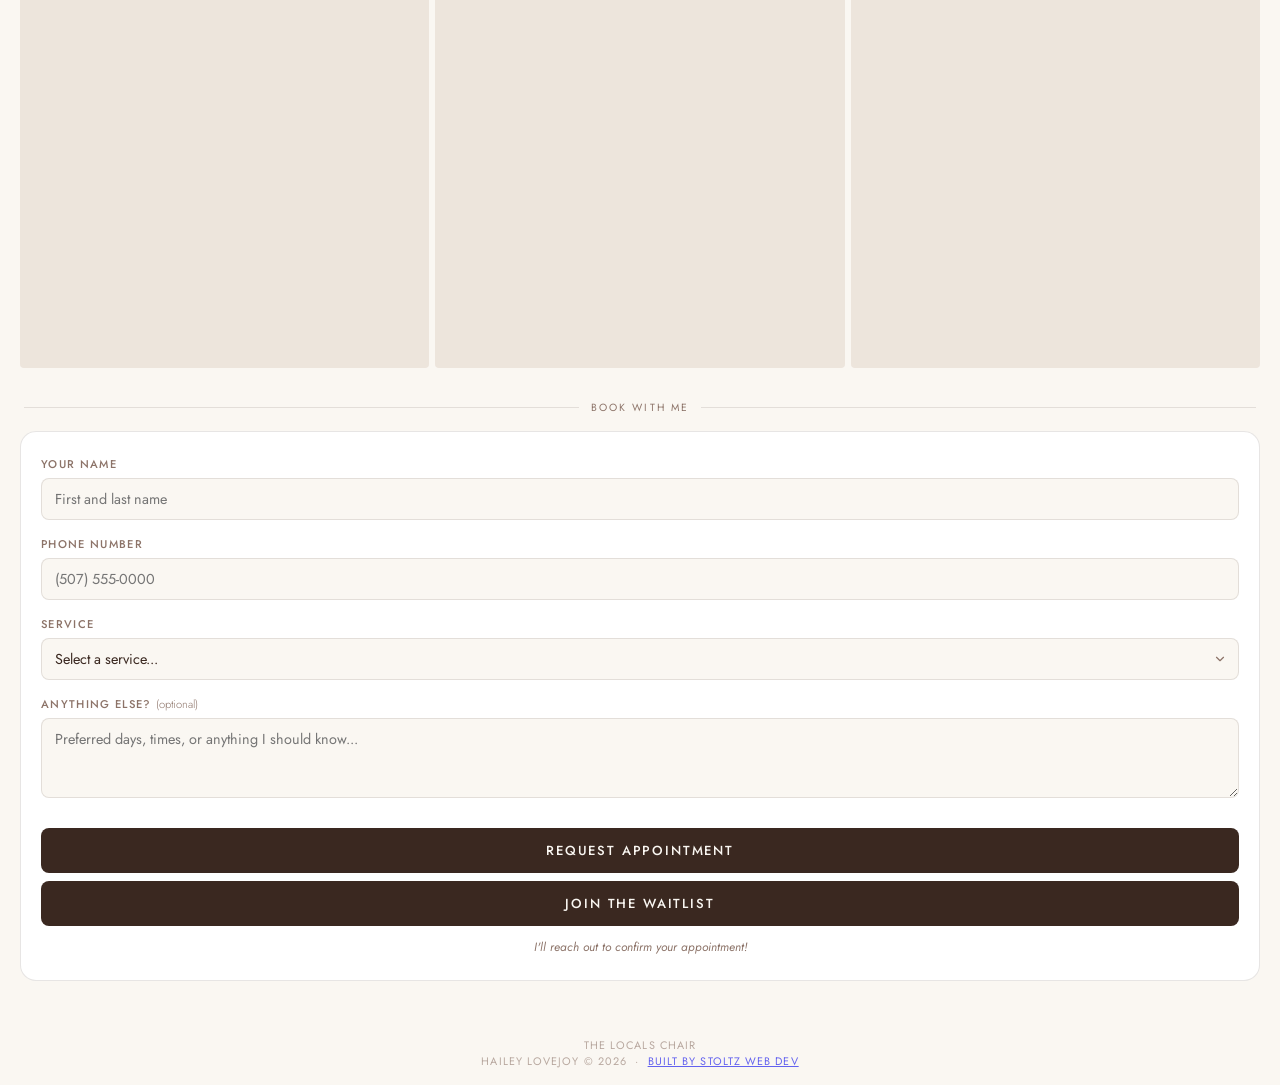
==== commit ce872601: "Revamp index.html with new content and layout Updated the hero section, gallery, and booking form wi" ====
--- a/index.html
+++ b/index.html
@@ -5,6 +5,12 @@
     <meta name="viewport" content="width=device-width, initial-scale=1.0">
     <title>Hailey Lovejoy client</title>
     <link href="https://fonts.googleapis.com/css2?family=Cormorant+Garamond:ital,wght@0,300;0,400;0,600;1,300;1,400&family=Jost:wght@300;400;500&display=swap" rel="stylesheet" />
+    <link rel="preconnect" href="https://fonts.googleapis.com">
+<link rel="preconnect" href="https://fonts.gstatic.com" crossorigin>
+<link href="https://fonts.googleapis.com/css2?family=Barlow:ital,wght@0,100;0,200;0,300;0,400;0,500;0,600;0,700;0,800;0,900;1,100;1,200;1,300;1,400;1,500;1,600;1,700;1,800;1,900&family=Bodoni+Moda:ital,opsz,wght@0,6..96,400..900;1,6..96,400..900&family=Electrolize&family=Michroma&family=Montserrat:ital,wght@0,100..900;1,100..900&family=Mouse+Memoirs&family=Permanent+Marker&family=Roboto+Condensed:ital,wght@0,100..900;1,100..900&family=Roboto:ital,wght@0,100..900;1,100..900&display=swap" rel="stylesheet">
+<link rel="preconnect" href="https://fonts.googleapis.com">
+<link rel="preconnect" href="https://fonts.gstatic.com" crossorigin>
+<link href="https://fonts.googleapis.com/css2?family=Barlow:ital,wght@0,100;0,200;0,300;0,400;0,500;0,600;0,700;0,800;0,900;1,100;1,200;1,300;1,400;1,500;1,600;1,700;1,800;1,900&family=Bodoni+Moda:ital,opsz,wght@0,6..96,400..900;1,6..96,400..900&family=Electrolize&family=Michroma&family=Montserrat:ital,wght@0,100..900;1,100..900&family=Mouse+Memoirs&family=Permanent+Marker&family=Roboto+Condensed:ital,wght@0,100..900;1,100..900&family=Roboto:ital,wght@0,100..900;1,100..900&display=swap" rel="stylesheet">
     <link rel="stylesheet" href="style.css">
 </head>
 <body>
@@ -13,11 +19,10 @@
 <div class="hero">
   <div class="hero-inner">
     <div class="avatar-wrap">
-      <!-- Replace src with actual photo path when ready -->
-      <img src="" alt="Hailey Lovejoy" id="profilePhoto" />
-      <span class="avatar-initials" id="avatarInitials">HL</span>
+     <img src="images/logo.jpg" alt="Hailey Lovejoy" id="profilePhoto" />
+      <span class="avatar-initials" id="avatarInitials">LC</span>
     </div>
-    <h1>Hailey Lovejoy</h1>
+    <h1>The Locals Chair</h1>
     <p class="hero-sub">Licensed Cosmetologist &nbsp;·&nbsp; Austin, MN</p>
     <a href="tel:5075550000" class="phone-pill">
       <svg viewBox="0 0 24 24" aria-hidden="true"><path d="M22 16.92v3a2 2 0 01-2.18 2 19.79 19.79 0 01-8.63-3.07 19.5 19.5 0 01-6-6A19.79 19.79 0 012.12 4.18 2 2 0 014.11 2h3a2 2 0 012 1.72c.127.96.361 1.903.7 2.81a2 2 0 01-.45 2.11L8.09 9.91a16 16 0 006 6l1.27-1.27a2 2 0 012.11-.45c.907.339 1.85.573 2.81.7A2 2 0 0122 16.92z"/></svg>
@@ -30,23 +35,44 @@
 <div class="divider"><span>My work</span></div>
 <div class="gallery-section">
   <div class="gallery">
-    <div class="photo-slot empty">
-      <svg viewBox="0 0 24 24" aria-hidden="true"><rect x="3" y="3" width="18" height="18" rx="2"/><circle cx="8.5" cy="8.5" r="1.5"/><polyline points="21 15 16 10 5 21"/></svg>
+    <div class="photo-slot">
+      <img src="images/gallery-1.jpg" alt="Haircut and style blowout by Hailey" />
     </div>
-    <div class="photo-slot empty">
-      <svg viewBox="0 0 24 24" aria-hidden="true"><rect x="3" y="3" width="18" height="18" rx="2"/><circle cx="8.5" cy="8.5" r="1.5"/><polyline points="21 15 16 10 5 21"/></svg>
+    <div class="photo-slot">
+      <img src="images/gallery-2.jpg" alt="Blonding and color correction" />
     </div>
-    <div class="photo-slot empty">
-      <svg viewBox="0 0 24 24" aria-hidden="true"><rect x="3" y="3" width="18" height="18" rx="2"/><circle cx="8.5" cy="8.5" r="1.5"/><polyline points="21 15 16 10 5 21"/></svg>
+    <div class="photo-slot">
+      <img src="images/gallery-3jpg.jpg" alt="Full highlight and lowlight service" />
     </div>
-    <div class="photo-slot empty">
-      <svg viewBox="0 0 24 24" aria-hidden="true"><rect x="3" y="3" width="18" height="18" rx="2"/><circle cx="8.5" cy="8.5" r="1.5"/><polyline points="21 15 16 10 5 21"/></svg>
+
+    <div class="photo-slot">
+      <img src="images/gallery-4.jpg"Balayage and textured layers" />
     </div>
-    <div class="photo-slot empty">
-      <svg viewBox="0 0 24 24" aria-hidden="true"><rect x="3" y="3" width="18" height="18" rx="2"/><circle cx="8.5" cy="8.5" r="1.5"/><polyline points="21 15 16 10 5 21"/></svg>
+    <div class="photo-slot">
+      <img src="images/gallery-5.jpg"All-over vivid color transformation" />
     </div>
-    <div class="photo-slot empty">
-      <svg viewBox="0 0 24 24" aria-hidden="true"><rect x="3" y="3" width="18" height="18" rx="2"/><circle cx="8.5" cy="8.5" r="1.5"/><polyline points="21 15 16 10 5 21"/></svg>
+    <div class="photo-slot">
+      <img src="images/gallery-6.jpg" alt="Precision bob haircut" />
+    </div>
+
+    <div class="photo-slot">
+      <img src="images/gallery-7.jpg" alt="Root touch-up and gloss treatment" />
+    </div>
+    <div class="photo-slot">
+      <img src="images/gallery-8.jpg" alt="Long layers with curtain bangs" />
+    </div>
+    <div class="photo-slot">
+      <img src="images/gallery-9.jpg"Dimensional brunette hair color" />
+    </div>
+
+    <div class="photo-slot">
+      <img src="images/gallery-10.jpg" alt="Platinum blonde tone and style" />
+    </div>
+    <div class="photo-slot">
+      <img src="images/gallery-11.jpg" alt="Men's fade and textured top cut" />
+    </div>
+    <div class="photo-slot">
+      <img src="images/gallery-11.jpg" alt="Special occasion formal updo styling" />
     </div>
   </div>
 </div>
@@ -55,41 +81,41 @@
 <div class="divider"><span>Book with me</span></div>
 <div class="booking-section">
   <div class="form-card">
- 
+
     <div id="formWrap">
       <div class="field">
         <label for="clientName">Your name</label>
         <input type="text" id="clientName" placeholder="First and last name" autocomplete="name" />
       </div>
- 
+
       <div class="field">
         <label for="clientPhone">Phone number</label>
         <input type="tel" id="clientPhone" placeholder="(507) 555-0000" autocomplete="tel" />
       </div>
- 
+
       <div class="field">
         <label for="service">Service</label>
         <div class="select-wrap">
           <select id="service">
             <option value="" disabled selected>Select a service...</option>
             <option>Haircut</option>
-            <option>Color</option>
-            <option>Highlights / balayage</option>
-            <option>Blowout / style</option>
-            <option>Perm</option>
-            <option>Treatment</option>
-            <option>Other</option>
+            <option>Highlight / Lowlight</option>
+            <option>All over color</option>
+            <option>Color Correction / Blonding</option>
+            <option>Waxing</option>
+            <option>Treatment / Style</option>
           </select>
           <svg viewBox="0 0 24 24" aria-hidden="true"><polyline points="6 9 12 15 18 9"/></svg>
         </div>
       </div>
- 
+
       <div class="field">
         <label for="notes">Anything else? <span style="font-weight:300;text-transform:none;letter-spacing:0;">(optional)</span></label>
         <textarea id="notes" placeholder="Preferred days, times, or anything I should know..."></textarea>
       </div>
- 
-      <button class="submit-btn" onclick="submitForm()">Request appointment</button>
+
+      <button class="submit-btn" onclick="submitBooking()">Request appointment</button>
+      <button class="submit-btn waitlist-btn" onclick="submitWaitlist()">Join the waitlist</button>
       <p class="form-note">I'll reach out to confirm your appointment!</p>
     </div>
  
@@ -97,15 +123,21 @@
       <div class="check">
         <svg viewBox="0 0 24 24" aria-hidden="true"><polyline points="20 6 9 17 4 12"/></svg>
       </div>
-      <h3>You're all set!</h3>
-      <p>Hailey will reach out soon to confirm your appointment.</p>
+      <h3 id="successTitle">You're all set!</h3>
+      <p id="successText">Hailey will reach out soon to confirm your appointment.</p>
     </div>
  
   </div>
 </div>
  
-<footer>Hailey Lovejoy &copy; 2026</footer>
+<footer>
+  <div class="footer-brand">The Locals Chair</div>
+  <div class="footer-copyright">
+    Hailey Lovejoy &copy; 2026 &nbsp;·&nbsp; 
+    <a href="#" class="dev-credit" target="_blank">Built by Stoltz Web Dev</a>
+  </div>
+</footer>
  
 <script src="home.js"></script>
 </body>
-</html>+</html>
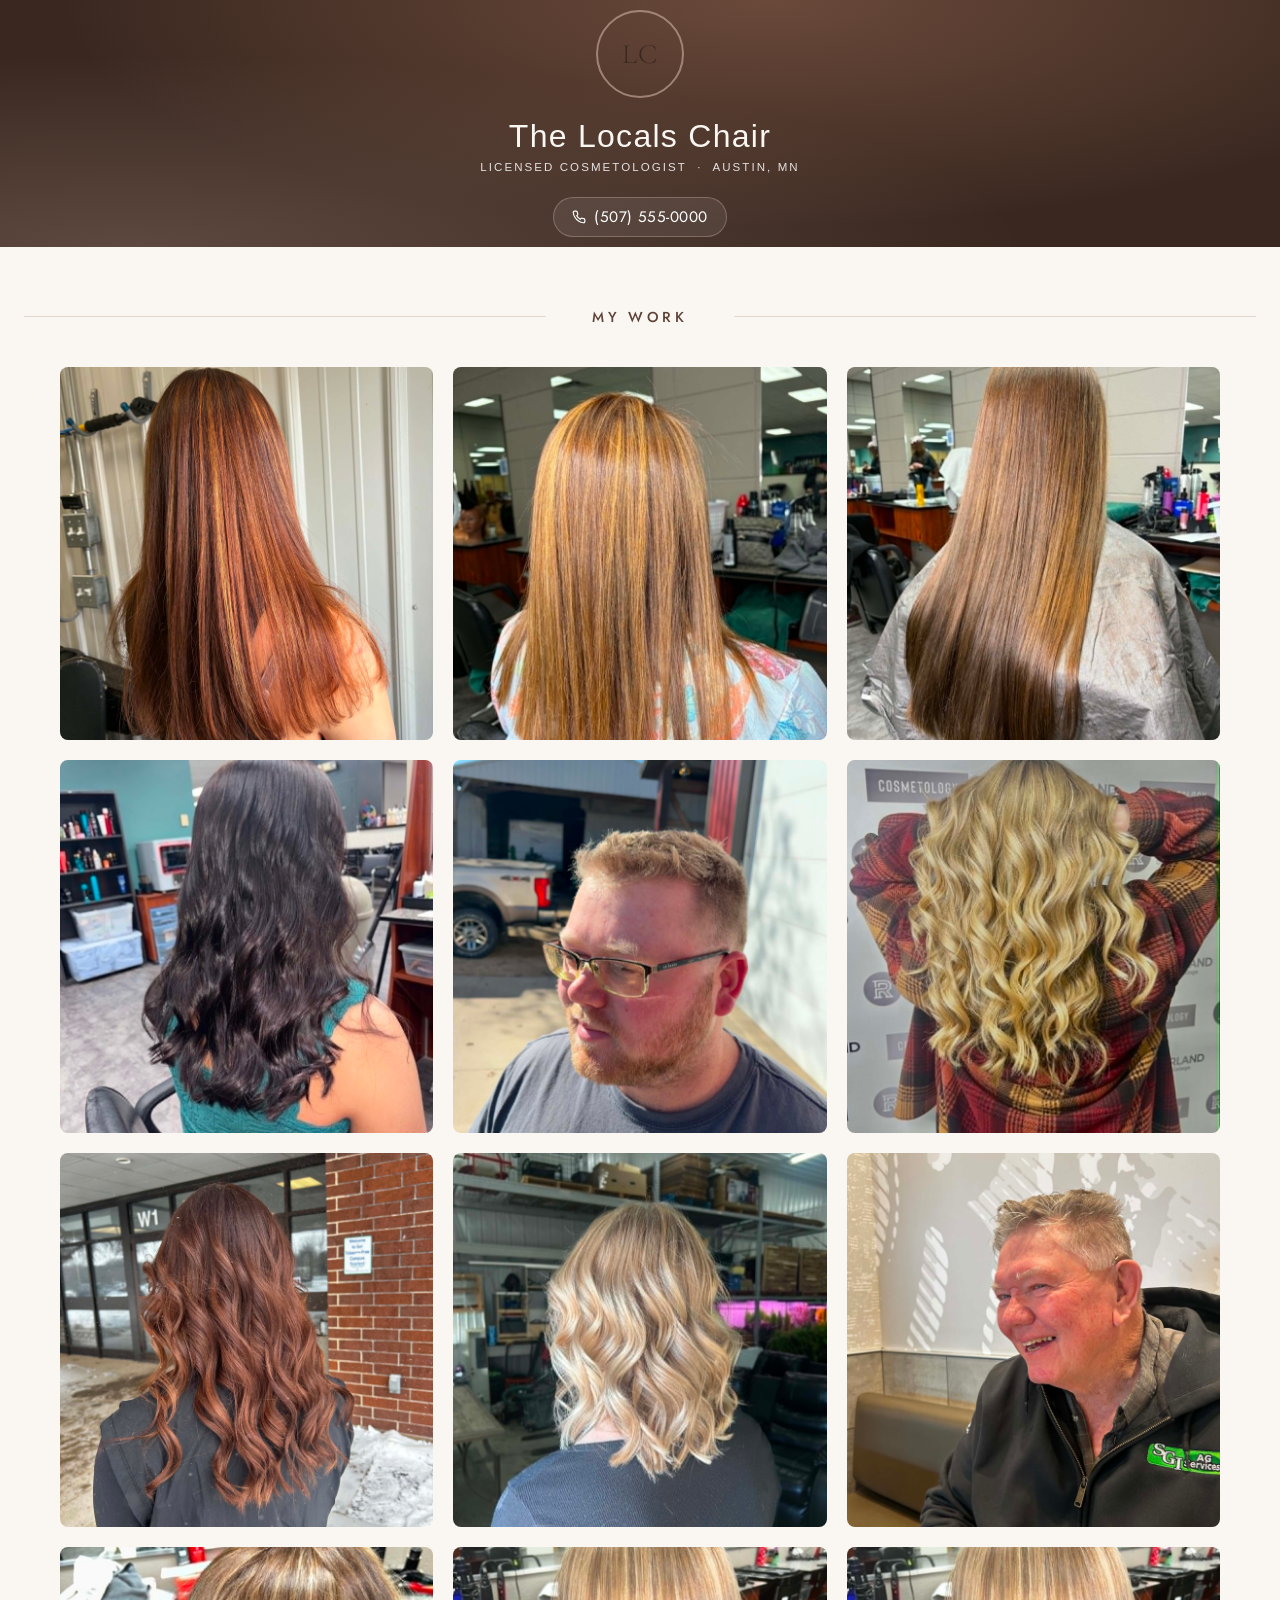
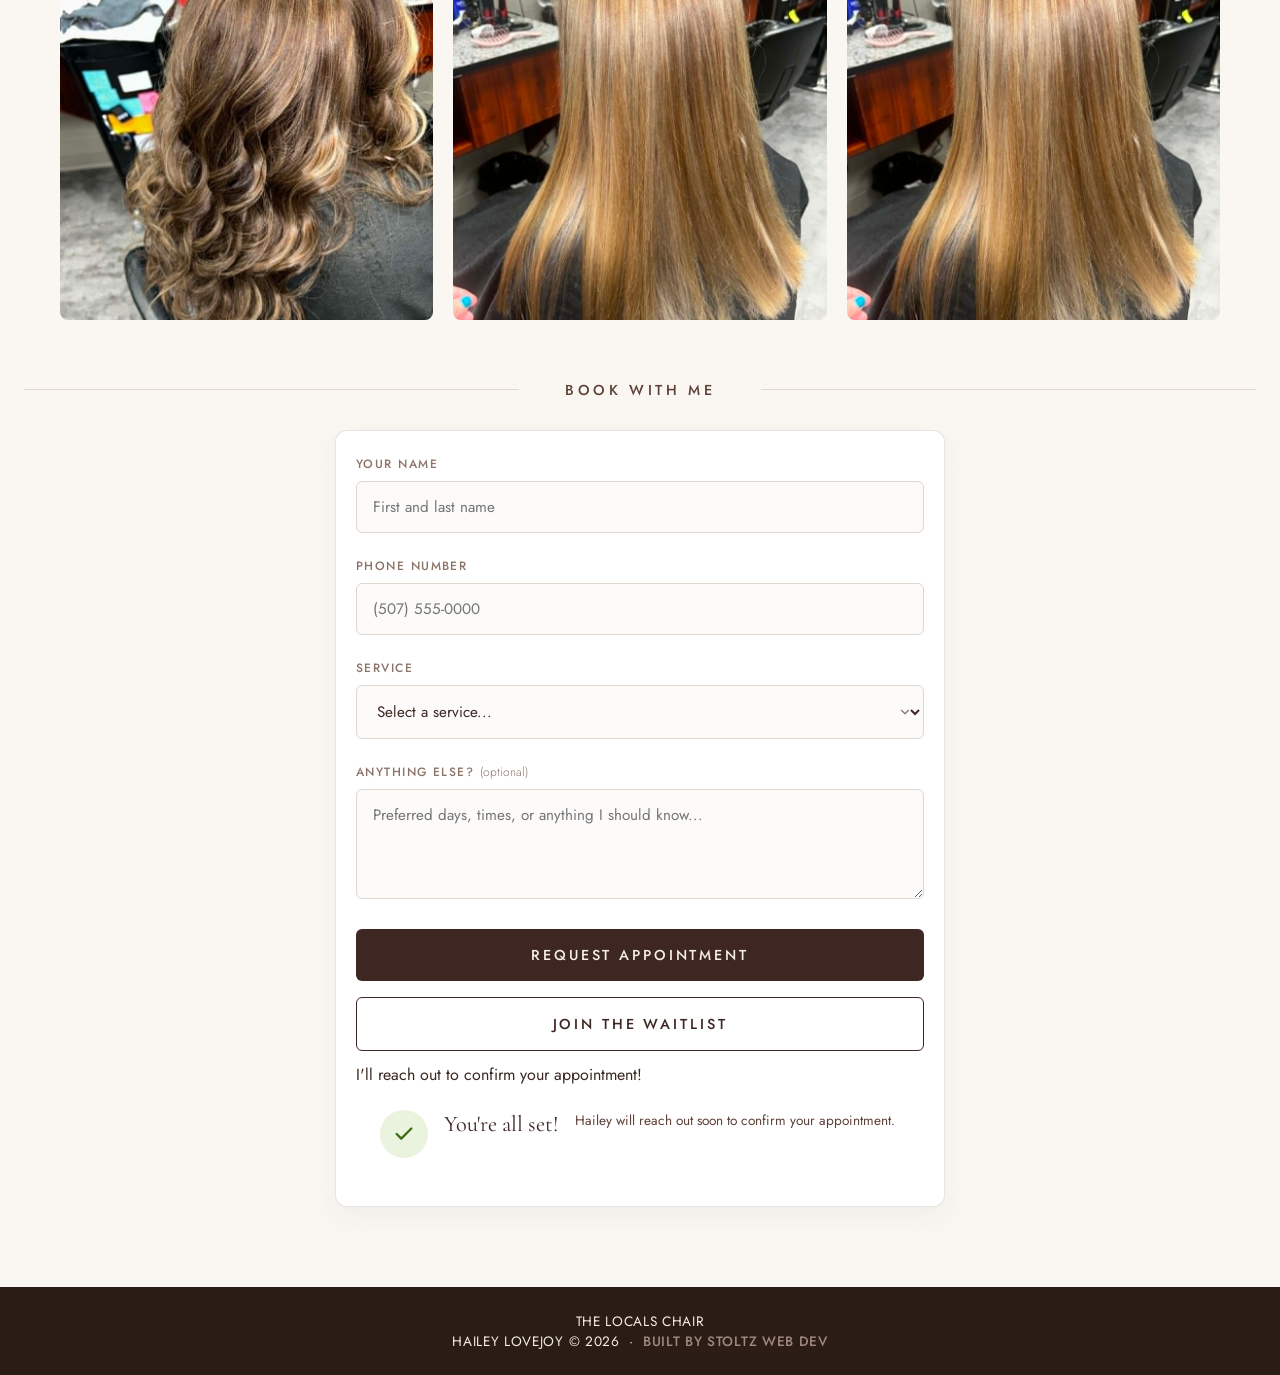
==== commit 894da532: "Update index.html" ====
--- a/index.html
+++ b/index.html
@@ -19,7 +19,7 @@
 <div class="hero">
   <div class="hero-inner">
     <div class="avatar-wrap">
-     <img src="images/logo.jpg" alt="Hailey Lovejoy" id="profilePhoto" />
+     <img src="images/logo.JPG" alt="Hailey Lovejoy" id="profilePhoto" />
       <span class="avatar-initials" id="avatarInitials">LC</span>
     </div>
     <h1>The Locals Chair</h1>
--- a/style.css
+++ b/style.css
@@ -1,4 +1,3 @@
- 
  *, *::before, *::after 
  { 
     box-sizing: border-box;
@@ -7,6 +6,8 @@
     }
 
     :root {
+         --heading: "Michroma", sans-serif;
+         --body-text: "Montserrat", sans-serif;
         --cream: #FAF7F2;
         --warm-white: #FFFFFF;
         --rose: #C4876A;
@@ -71,7 +72,7 @@
   }
  
   .hero h1 {
-    font-family: 'Cormorant Garamond', serif;
+    font-family: var(--heading);
     font-size: 2rem;
     font-weight: 300;
     color: #FAF7F2;
@@ -81,6 +82,7 @@
  
   .hero-sub {
     font-size: 0.72rem;
+    font-family: var(--body-text);
     font-weight: 500;
     letter-spacing: 0.18em;
     text-transform: uppercase;
@@ -92,17 +94,19 @@
   .phone-pill {
     display: inline-flex;
     align-items: center;
-    gap: 7px;
+    font-family: 'Jost', sans-serif;
+    gap: 8px;
     background: rgba(255,255,255,0.08);
     border: 1px solid rgba(232,201,184,0.3);
     margin-bottom: 10px;
     border-radius: 100px;
     padding: 8px 18px;
-    font-size: 0.82rem;
-    letter-spacing: 0.06em;
+    font-size: 0.95rem;
+    letter-spacing: 0.03em;
     color: white;
     text-decoration: none;
     transition: background 0.2s;
+    font-weight: 400;
   }
  
   .phone-pill:hover { background: rgba(255,255,255,0.14); }
@@ -122,105 +126,157 @@
   .divider {
     display: flex;
     align-items: center;
+    text-align: center;
     gap: 12px;
     padding: 0 1.5rem;
-    margin: 2rem 0 1rem;
-  }
-  .divider span { font-size: 0.65rem; letter-spacing: 0.2em; text-transform: uppercase; color: var(--muted); white-space: nowrap; }
-  .divider::before, .divider::after { content: ''; flex: 1; height: 0.5px; background: var(--border); }
+    margin: 60px 0 30px 0;
+  }
+
+  .divider span{
+    font-family: 'Jost', sans-serif;
+    font-size: 0.9rem;          /* Keeps it sophisticated, not shouting */
+    font-weight: 500;           /* Medium weight for clean structure */
+    text-transform: uppercase;  /* Clean uppercase aesthetic */
+    letter-spacing: 0.25em;     /* Widely spaced letters for a high-end editorial feel */
+    color: #5d4037;             /* A muted medium-brown so it stays soft but readable */
+    padding: 0 10px;
+    }
+
+  .divider::before, .divider::after {
+
+     content: '';
+      flex: 1;
+       height: 0.5px;
+       border-bottom: 1px solid #e0d7cf; /* Soft, elegant divider line */
+       }
+
+       .divider:not(:empty)::before {
+    margin-right: 1.5em;
+}
+
+.divider:not(:empty)::after {
+    margin-left: 1.5em;
+}
+
+
 
   /* gallery */
+
   .gallery-section{
-    padding: 0 1.25rem;
+    max-width: 1200px;
+    margin: 40px auto;
+    padding: 0 20px;
 
   }
 
   .gallery{
     display: grid;
-    grid-template-columns: repeat(3, minmax(0, 1fr));
-    gap: 6px;
+    grid-template-columns: repeat(3, minmax(280px, 1fr));
+    gap: 20px;
     margin-top: 0.75rem;
     width: 100%;
     box-sizing: border-box;
   }
 
   .photo-slot {
-    aspect-ratio: 1;
-    background: #EDE5DC;
-    border-radius: 4px;
+   position: relative;
+    aspect-ratio: 1 / 1; /* Keeps them perfectly square */
+    background-color: #f5efe6; /* Light cream placeholder background */
+    border-radius: 8px;
+    width: 100%;
+    height: 100%;
+    object-fit: cover;
     overflow: hidden;
-    position: relative;
-  }
- 
-  .photo-slot img {
-    width: 100%; height: 100%;
-    object-fit: cover;
     display: block;
-  }
- 
-  .photo-slot.empty {
-    display: flex;
     align-items: center;
     justify-content: center;
-  }
- 
-  .photo-slot.empty svg {
-    width: 22px; height: 22px;
-    stroke: var(--muted);
-    opacity: 0.45;
+    transition: transform 0.3s ease, box-shadow 0.3s ease;
+  }
+
+  .photo-slot:hover{
+    transform: translateY(-4px);
+    box-shadow: 0 8px 20px rgba(62, 39, 35, 0.1);
+  }
+ 
+  .photo-slot img {
+    width: 100%;
+     height: 100%;
+    object-fit: cover;
+    transition: transform 0.5s ease;
+  }
+ 
+.photo-slot.empty svg {
+    width: 40px;
+    height: 40px;
+    stroke: #d7ccc8; /* Soft muted tone for empty state */
+    stroke-width: 1.5;
     fill: none;
-    stroke-width: 1.5;
-    stroke-linecap: round;
-    stroke-linejoin: round;
-  }
+}
 
   /* BOOKING FORM */
-  .booking-section { padding: 0 1.25rem 2.5rem; }
+
+  .booking-section {
+    max-width: 650px;
+    margin: 0 auto 80px auto;
+     padding: 0 20px; 
+    }
  
   .form-card {
-    background: var(--warm-white);
+    background: #ffffff;
     border: 0.5px solid var(--border);
-    border-radius: 16px;
+    padding: 40px;
+    box-shadow: 0 10px 30px rgba(62, 39, 35, 0.05);
+    border-radius: 12px;
     padding: 1.5rem 1.25rem;
     margin-top: 0.75rem;
   }
  
-  .field { margin-bottom: 1rem; }
+  .field { 
+    margin-bottom: 24px;
+   }
  
   .field label {
     display: block;
-    font-size: 0.7rem;
+    font-family: 'Jost', sans-serif;
+    font-size: 0.75rem;
     font-weight: 500;
     letter-spacing: 0.12em;
     text-transform: uppercase;
     color: var(--muted);
-    margin-bottom: 6px;
-  }
- 
-  .field input,
-  .field select,
+    margin-bottom: 8px;
+  }
+ 
+ /* --- INPUTS, SELECTS, & TEXTAREAS --- */
+.field input[type="text"],
+.field input[type="tel"],
+.field select,
+.field textarea {
+    width: 100%;
+    padding: 14px 16px;
+    font-family: 'Jost', sans-serif;
+    font-size: 0.95rem;
+    color: #3e2723;
+    background-color: #fcfbfa; /* Extremely soft warm off-white */
+    border: 1px solid #e0d7cf;
+    border-radius: 6px;
+    box-sizing: border-box;
+    transition: border-color 0.3s ease, background-color 0.3s ease;
+}
+ 
+/* Interactive Focus State */
+.field input:focus,
+.field select:focus,
+.field textarea:focus {
+    outline: none;
+    border-color: #3e2723; /* Darkens border to your accent brown on click */
+    background-color: #ffffff;
+}
+
   .field textarea {
-    width: 100%;
-    padding: 10px 13px;
-    border: 0.5px solid var(--border);
-    border-radius: 8px;
-    background: var(--cream);
-    font-family: 'Jost', sans-serif;
-    font-size: 0.9rem;
-    color: var(--deep);
-    outline: none;
-    transition: border-color 0.2s;
-    appearance: none;
-    -webkit-appearance: none;
-  }
- 
-  .field input:focus,
-  .field select:focus,
-  .field textarea:focus {
-    border-color: var(--rose);
-  }
- 
-  .field textarea { resize: vertical; min-height: 80px; line-height: 1.5; }
+     resize: vertical; 
+     height: 110px;
+     }
+
  
   .select-wrap { position: relative; }
   .select-wrap svg {
@@ -236,63 +292,131 @@
     stroke-linejoin: round;
     pointer-events: none;
   }
- 
-  .submit-btn {
-    width: 100%;
-    padding: 13px;
-    background: var(--deep);
-    color: var(--cream);
-    border: none;
-    border-radius: 8px;
-    font-family: 'Jost', sans-serif;
-    font-size: 0.82rem;
-    font-weight: 500;
-    letter-spacing: 0.14em;
-    text-transform: uppercase;
-    cursor: pointer;
-    margin-top: 0.5rem;
-    transition: background 0.2s, transform 0.1s;
-  }
- 
-  .submit-btn:hover { background: #2A1C15; }
-  .submit-btn:active { transform: scale(0.98); }
- 
-  .form-note {
+
+  /* buttons styleing */
+
+ 
+ /* --- BUTTONS STYLING --- */
+
+.submit-btn {
+  width: 100%;
+  padding: 16px;
+  font-family: 'Jost', sans-serif;
+  font-size: 0.9rem;
+  font-weight: 500;
+  text-transform: uppercase;
+  letter-spacing: 0.2em;
+  border: none;
+  border-radius: 6px;
+  cursor: pointer;
+  transition: background-color 0.3s ease, transform 0.1s ease, color 0.3s ease, border-color 0.3s ease;
+  margin-bottom: 12px;
+  
+  /* Primary State: Sets your base dark espresso background & cream text */
+  background-color: #3E2723; 
+  color: #F5EFE6;
+}
+
+/* Hover state for Primary Button */
+.submit-btn:hover { 
+  background-color: #2A1C15; 
+}
+
+/* Active click micro-interaction */
+.submit-btn:active { 
+  transform: scale(0.98); 
+}
+
+/* Secondary State: Refines the waitlist button to use your branding colors instead of solid black */
+.waitlist-btn {
+  background-color: transparent;
+  color: #3E2723;
+  border: 1px solid #3E2723;
+  margin-top: 4px; /* Slightly reduced to keep spacing tight and cohesive */
+}
+
+/* Hover state for Waitlist Button */
+.waitlist-btn:hover {
+  background-color: #FDFBF7; /* Soft warm off-white shift */
+  color: #2A1C15;
+  border-color: #2A1C15;
+}
+ 
+  /* FOOTER */
+footer {
+    background-color: #2b1d16; /* Dark brown to match the buttons/header elements */
+    color: #f5efe6;            /* Light cream text color for high contrast and readability */
+    padding: 24px 0;           /* Gives the footer some vertical height and breathing room */
+    text-align: center;        /* Centers the copyright text */
+    font-family: 'Jost', sans-serif; /* Matches your clean, modern secondary typography */
+    font-size: 0.85rem;        /* Keeps the footer clean and appropriately sized */
+    letter-spacing: 0.05em;    /* Subtle spacing to elegant-up the text */
+    text-transform: uppercase; /* Optional: matches the clean style of your form labels */
     text-align: center;
-    font-size: 0.75rem;
-    color: var(--muted);
-    margin-top: 0.75rem;
-    font-style: italic;
-  }
- 
-  /* SUCCESS STATE */
-  .success-msg {
-    display: none;
-    text-align: center;
-    padding: 1.5rem 1rem;
-  }
-  .success-msg .check {
-    width: 48px; height: 48px;
-    background: #EAF3DE;
-    border-radius: 50%;
-    display: flex; align-items: center; justify-content: center;
-    margin: 0 auto 1rem;
-  }
-  .success-msg .check svg { width: 22px; height: 22px; stroke: #3B6D11; fill: none; stroke-width: 2.5; stroke-linecap: round; stroke-linejoin: round; }
-  .success-msg h3 { font-family: 'Cormorant Garamond', serif; font-size: 1.4rem; font-weight: 400; margin-bottom: 0.4rem; }
-  .success-msg p { font-size: 0.85rem; color: var(--muted); }
- 
-  /* FOOTER */
-  footer {
-    text-align: center;
-    padding: 1rem;
-    font-size: 0.68rem;
-    letter-spacing: 0.1em;
-    color: var(--muted);
-    opacity: 0.6;
-    text-transform: uppercase;
-  }
- 
+}
+ /* --- FREELANCE DEVELOPER CREDIT --- */
+.footer-copyright a.dev-credit {
+    color: #a1887f;            /* Matches the muted copyright color exactly */
+    text-decoration: none;     /* Removes the default harsh underline */
+    font-weight: 500;          /* Gives your name a tiny bit of structure */
+    transition: color 0.3s ease;
+}
+
+/* Elegant highlight effect on hover */
+.footer-copyright a.dev-credit:hover {
+    color: #f5efe6;            /* Lights up to match the bright cream brand color */
+    text-decoration: underline; /* Subtle underline appears on interaction */
+}
+
+/* SUCCESS STATE */
+.success-msg {
+  display: flex; /* Keep hidden until form submission */
+  text-align: left;
+  gap: 16px;
+  padding: 24px;
+}
+
+.success-msg .check {
+  width: 48px; 
+  height: 48px;
+  background: #EAF3DE; /* Soft green badge */
+  border-radius: 50%;
+  display: flex; 
+  align-items: center; 
+  justify-content: center;
+  flex-shrink: 0;
+}
+
+/* Fixes the giant black path stretching across the screen */
+.success-msg .check svg { 
+  width: 22px !important; 
+  height: 22px !important; 
+  stroke: #3B6D11; 
+  fill: none; 
+  stroke-width: 2.5; 
+  stroke-linecap: round; 
+  stroke-linejoin: round; 
+}
+/* Wrapper to hold and stack your success text cleanly */
+.success-msg-text {
+  display: flex;
+  flex-direction: column;
+  gap: 4px;
+}
+
+.success-msg h3 { 
+  font-family: 'Cormorant Garamond', serif; 
+  font-size: 1.4rem; 
+  font-weight: 400; 
+  margin-bottom: 0.4rem; 
+  color: #3e2723;
+}
+
+.success-msg p { 
+  font-family: 'Jost', sans-serif;
+  font-size: 0.85rem; 
+  color: #5d4037; 
+}
   /* FADE IN */
   @keyframes fadeUp {
     from 
@@ -301,4 +425,4 @@
   }
   .hero-inner { animation: fadeUp 0.6s ease both; }
   .gallery-section { animation: fadeUp 0.6s 0.15s ease both; }
-  .booking-section { animation: fadeUp 0.6s 0.25s ease both; }+  .booking-section { animation: fadeUp 0.6s 0.25s ease both; }
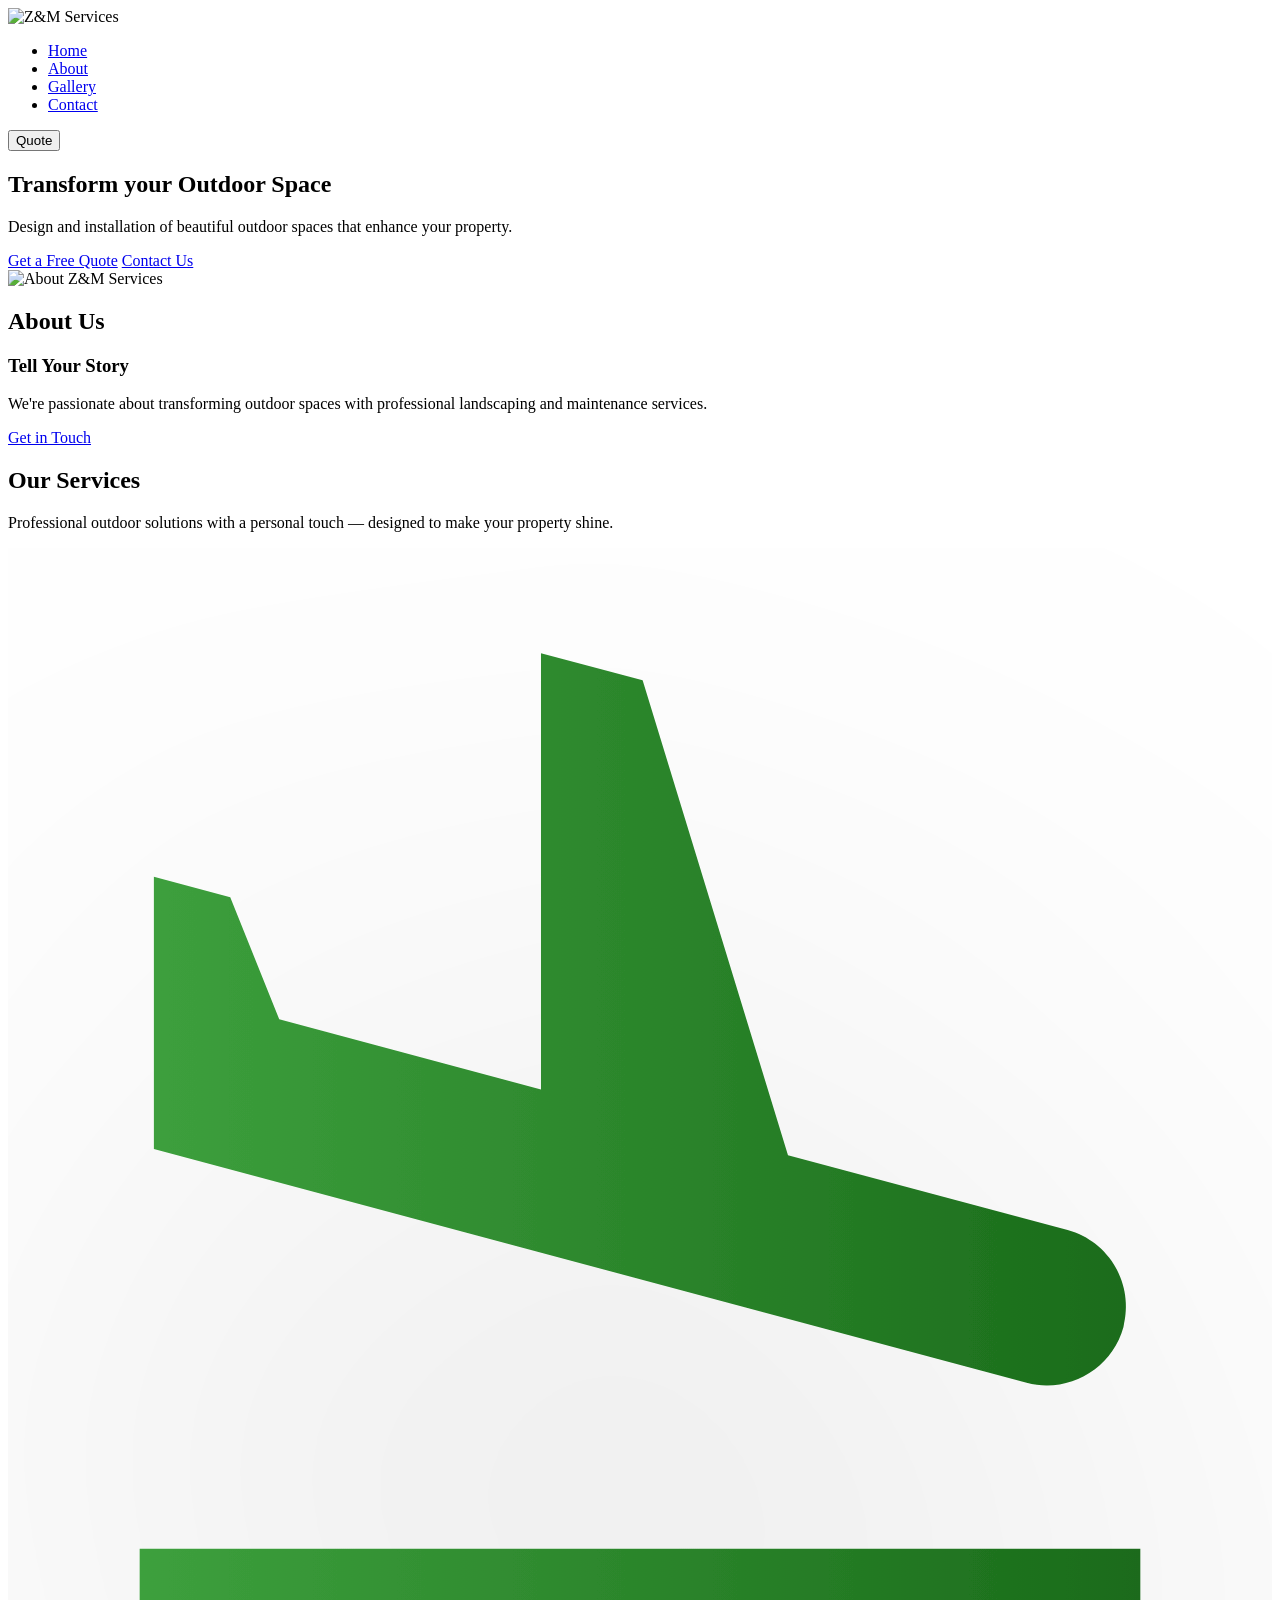
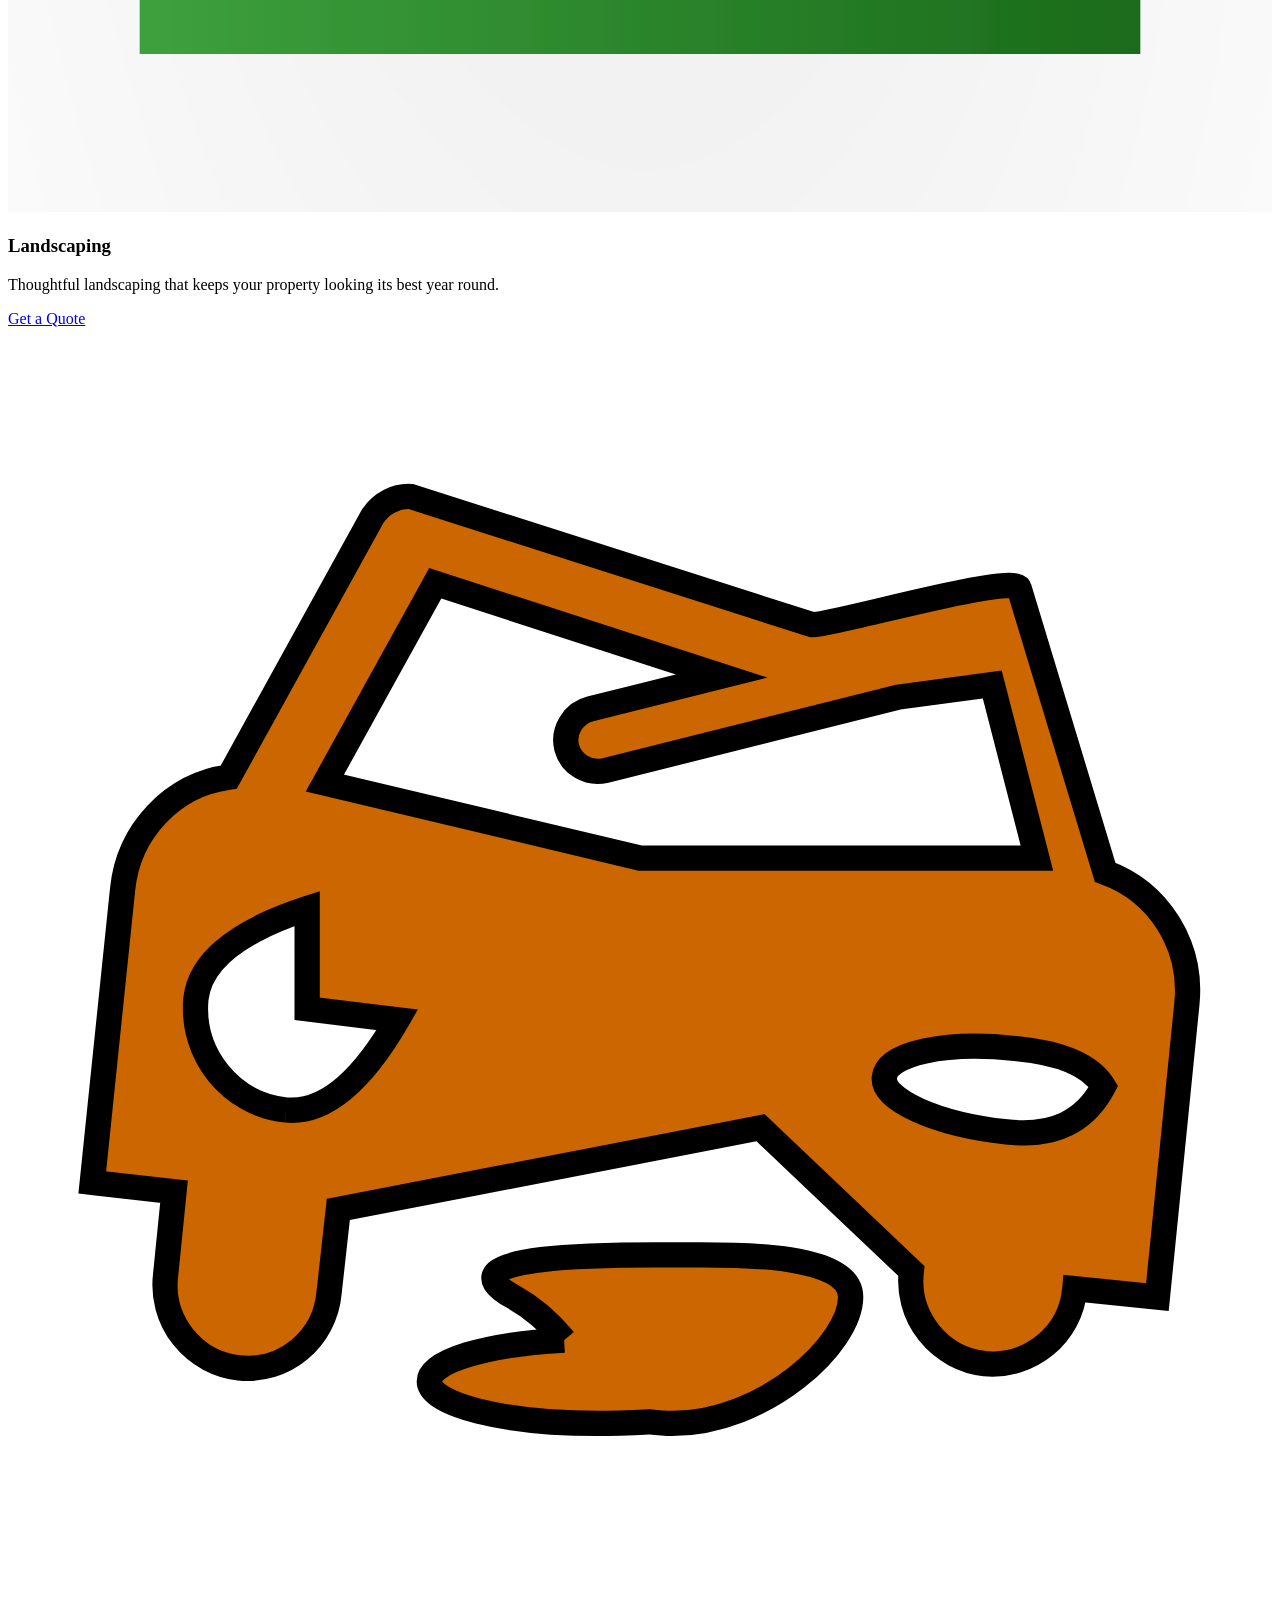
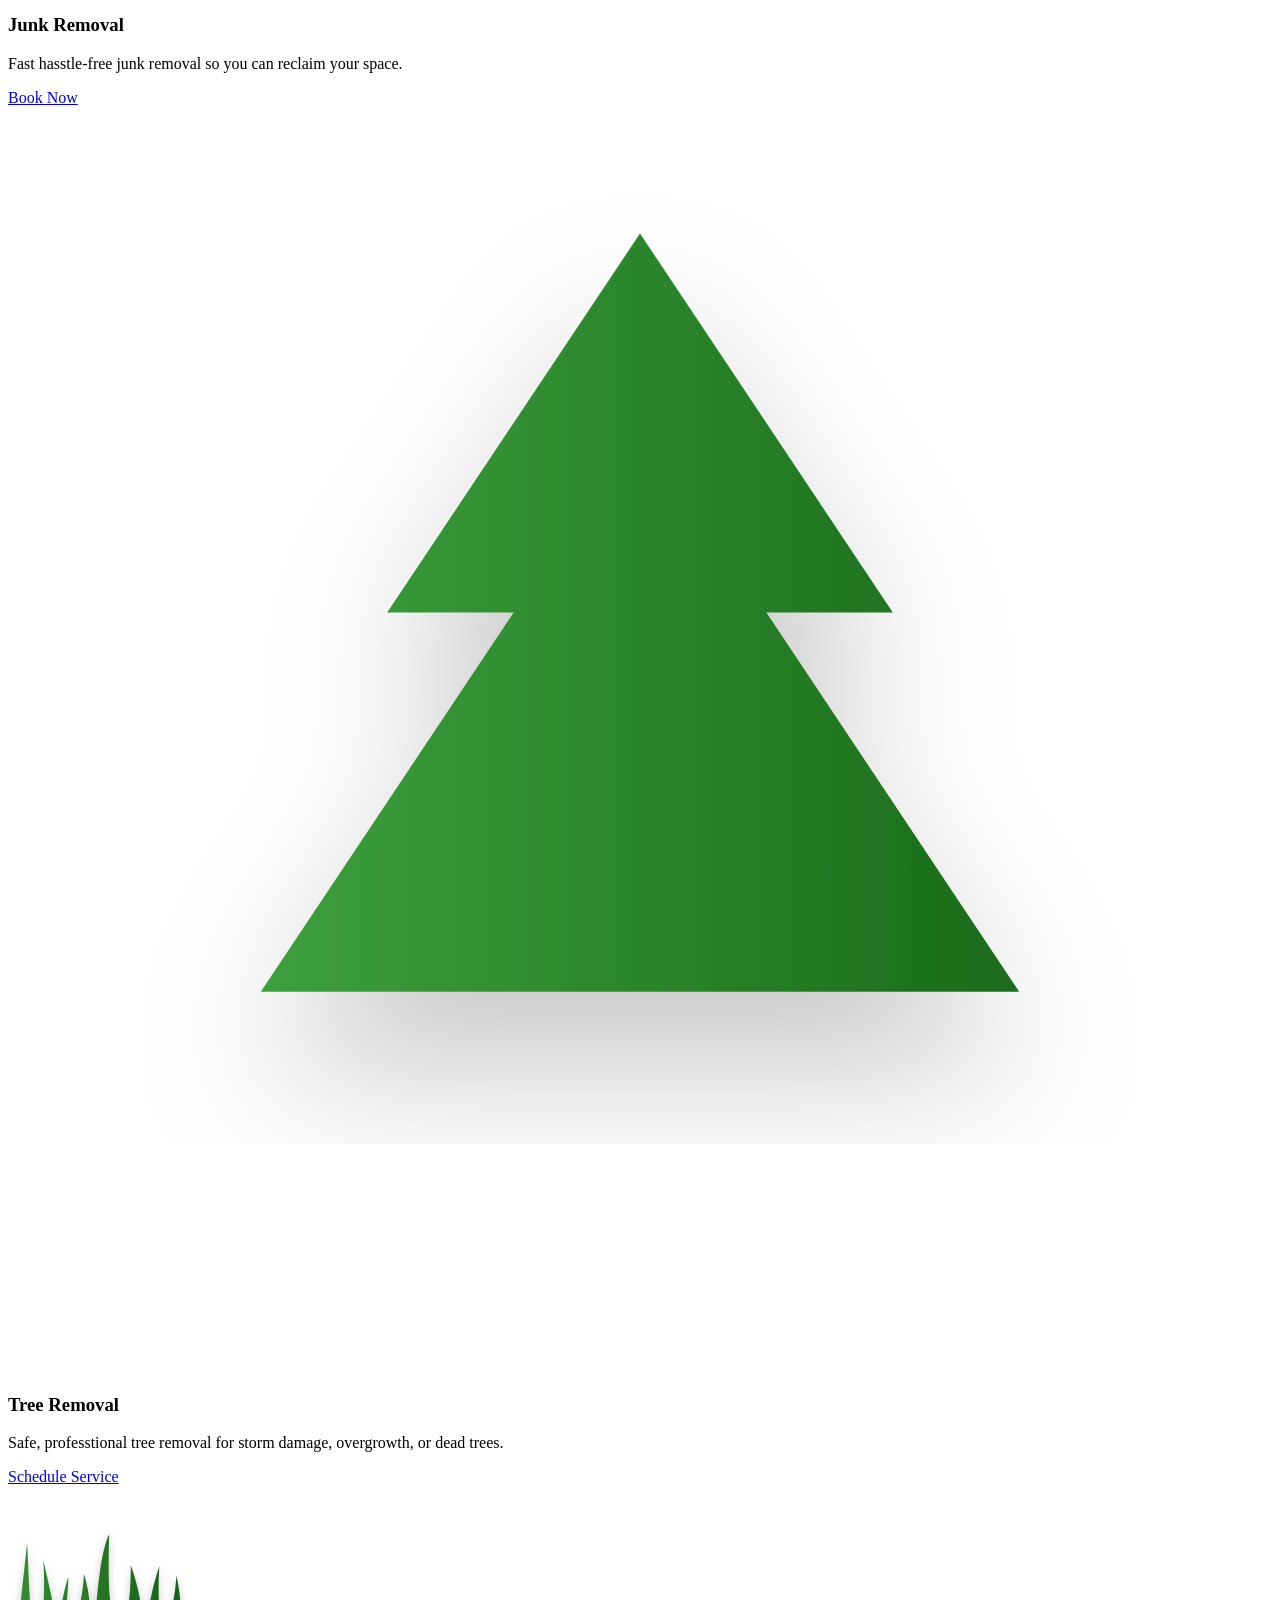
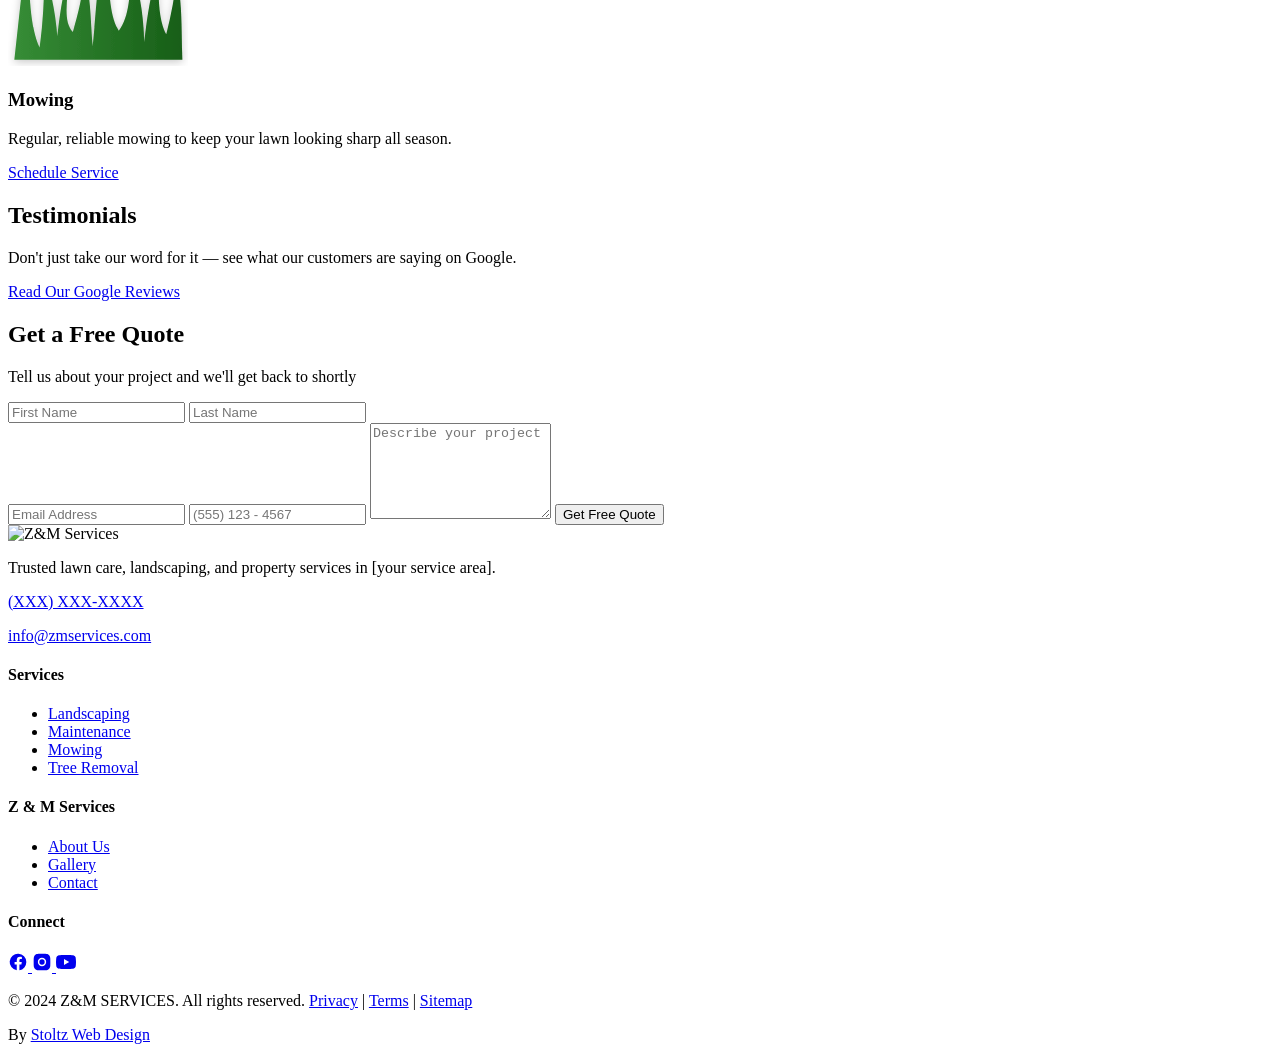
==== commit 60ff5033: "Revamp index.html for Z&M Services Updated the HTML structure and content for Z&M Services, replacin" ====
--- a/index.html
+++ b/index.html
@@ -3,141 +3,265 @@
 <head>
     <meta charset="UTF-8">
     <meta name="viewport" content="width=device-width, initial-scale=1.0">
-    <title>Hailey Lovejoy client</title>
-    <link href="https://fonts.googleapis.com/css2?family=Cormorant+Garamond:ital,wght@0,300;0,400;0,600;1,300;1,400&family=Jost:wght@300;400;500&display=swap" rel="stylesheet" />
-    <link rel="preconnect" href="https://fonts.googleapis.com">
-<link rel="preconnect" href="https://fonts.gstatic.com" crossorigin>
-<link href="https://fonts.googleapis.com/css2?family=Barlow:ital,wght@0,100;0,200;0,300;0,400;0,500;0,600;0,700;0,800;0,900;1,100;1,200;1,300;1,400;1,500;1,600;1,700;1,800;1,900&family=Bodoni+Moda:ital,opsz,wght@0,6..96,400..900;1,6..96,400..900&family=Electrolize&family=Michroma&family=Montserrat:ital,wght@0,100..900;1,100..900&family=Mouse+Memoirs&family=Permanent+Marker&family=Roboto+Condensed:ital,wght@0,100..900;1,100..900&family=Roboto:ital,wght@0,100..900;1,100..900&display=swap" rel="stylesheet">
-<link rel="preconnect" href="https://fonts.googleapis.com">
-<link rel="preconnect" href="https://fonts.gstatic.com" crossorigin>
-<link href="https://fonts.googleapis.com/css2?family=Barlow:ital,wght@0,100;0,200;0,300;0,400;0,500;0,600;0,700;0,800;0,900;1,100;1,200;1,300;1,400;1,500;1,600;1,700;1,800;1,900&family=Bodoni+Moda:ital,opsz,wght@0,6..96,400..900;1,6..96,400..900&family=Electrolize&family=Michroma&family=Montserrat:ital,wght@0,100..900;1,100..900&family=Mouse+Memoirs&family=Permanent+Marker&family=Roboto+Condensed:ital,wght@0,100..900;1,100..900&family=Roboto:ital,wght@0,100..900;1,100..900&display=swap" rel="stylesheet">
-    <link rel="stylesheet" href="style.css">
+    <title>Z&M SERVICES</title>
+   <link rel="stylesheet" href="styles.css">
+     <link href="https://fonts.googleapis.com/css2?family=Bebas+Neue&family=Oswald:wght@300;400;500;600;700&family=Inter:wght@300;400;500;600;700&display=swap" rel="stylesheet">
+
 </head>
 <body>
-    
-<!-- HERO -->
-<div class="hero">
-  <div class="hero-inner">
-    <div class="avatar-wrap">
-     <img src="images/logo.JPG" alt="Hailey Lovejoy" id="profilePhoto" />
-      <span class="avatar-initials" id="avatarInitials">LC</span>
-    </div>
-    <h1>The Locals Chair</h1>
-    <p class="hero-sub">Licensed Cosmetologist &nbsp;·&nbsp; Austin, MN</p>
-    <a href="tel:5075550000" class="phone-pill">
-      <svg viewBox="0 0 24 24" aria-hidden="true"><path d="M22 16.92v3a2 2 0 01-2.18 2 19.79 19.79 0 01-8.63-3.07 19.5 19.5 0 01-6-6A19.79 19.79 0 012.12 4.18 2 2 0 014.11 2h3a2 2 0 012 1.72c.127.96.361 1.903.7 2.81a2 2 0 01-.45 2.11L8.09 9.91a16 16 0 006 6l1.27-1.27a2 2 0 012.11-.45c.907.339 1.85.573 2.81.7A2 2 0 0122 16.92z"/></svg>
-      (507) 555-0000
-    </a>
+
+   <!-- navbar -->
+<nav class="navbar">
+    <div class="navbar-container">
+        <div class="logo">
+            <img src="images/z&mlogo.png" alt="Z&M Services">
+        </div>
+        <div class="nav-right">
+            <ul class="nav-links">
+                <li><a href="home.html">Home</a></li>
+                <li><a href="about.html">About</a></li>
+                <li><a href="gallery.html">Gallery</a></li>
+                <li><a href="contact.html">Contact</a></li>
+            </ul>
+            <button class="cta-btn">Quote</button>
+        </div>
+    </div>
+</nav>
+
+    <!-- Hero section-->
+
+
+<section class="hero" id="home" style="background-image: url('images/hero.jpg');">
+  <div class="hero-content">
+    <h1>Transform your Outdoor Space</h1>
+    <p>Design and installation of beautiful outdoor spaces that enhance your property.</p>
+    <div class="hero-cta">
+      <a href="contact.html#quote" class="btn btn-primary">Get a Free Quote</a>
+      <a href="contact.html" class="btn btn-secondary">Contact Us</a>
+    </div>
   </div>
+</section>
+
+
+
+<!-- ABOUT SECTION -->
+<section class="about" id="about">
+<div class="about-container">
+    <div class="about-image">
+        <img src="images/a4078140-9fcf-483d-bfb4-0a3f3dfacd92.jpg" alt="About Z&M Services">
+    </div>
+    <div class="about-content">
+        <h2>About Us</h2>
+        <h3>Tell Your Story</h3>
+        <p>We're passionate about transforming outdoor spaces with professional landscaping and maintenance services.</p>
+        <a href="#contact" class="btn btn-primary">Get in Touch</a>
+    </div>
 </div>
+   
+</section>
+
+
+    <!-- SERVICES SECTION -->
+    <section class="services" id="services">
+  <h2>Our Services</h2>
+  <p class="services-intro">
+    Professional outdoor solutions with a personal touch — designed to make your property shine.
+  </p>
+
+  <div class="services-grid">
+
+    <!-- LANDSCAPING -->
+    <div class="service-card">
+      <div class="service-icon">
+        <svg viewBox="0 0 24 24" xmlns="http://www.w3.org/2000/svg">
+          <defs>
+            <linearGradient id="grad-landscaping" x1="0%" y1="0%" x2="100%" y2="0%">
+              <stop offset="0%" stop-color="#3DA03D"/>
+              <stop offset="100%" stop-color="#1A6B1A"/>
+            </linearGradient>
+            <filter id="drop-landscaping" x="-20%" y="-20%" width="140%" height="140%">
+              <feDropShadow dx="0" dy="6" stdDeviation="6" flood-color="#000" flood-opacity="0.22"/>
+            </filter>
+          </defs>
+          <path fill="url(#grad-landscaping)" filter="url(#drop-landscaping)"
+                d="M2.5 19h19v2h-19zm16.84-3.15c.8.21 1.62-.26 1.84-1.06c.21-.8-.26-1.62-1.06-1.84l-5.31-1.42l-2.76-9.02L10.12 2v8.28L5.15 8.95l-.93-2.32l-1.45-.39v5.17z"/>
+        </svg>
+      </div>
+      <h3>Landscaping</h3>
+      <p>Thoughtful landscaping that keeps your property looking its best year round.</p>
+      <a href="#quote" class="btn btn-primary">Get a Quote</a>
+    </div>
+
+    <!-- JUNK REMOVAL -->
+    <div class="service-card">
+      <div class="service-icon">
+        <svg viewBox="0 0 15 15" xmlns="http://www.w3.org/2000/svg">
+          <path
+            fill="#CC6600"
+            stroke="#000000"
+            stroke-width=".30"
+            d="m10.57 4.38l-3.48.87a.38.38 0 0 1-.46-.27c-.05-.2.08-.41.28-.46l1.56-.39l-3.4-1.1L3.76 5.4l3.74.89h4.71l-.53-2.06zm3.42 3.64l-.35 3.48l-.98-.1c-.05.55-.53.94-1.07.89a.99.99 0 0 1-.87-1.1l-1.79-1.7l-5.01.97l-.11.99c-.05.55-.53.95-1.07.89a.99.99 0 0 1-.87-1.1l.1-.99l-.97-.11l.36-3.48c.07-.69.59-1.24 1.26-1.33l1.71-3.1c.1-.15.27-.24.45-.23l4.76 1.52c.2.02 2.41-.62 2.46-.43l1.02 3.37c.64.23 1.04.87.97 1.56M3.3 9.28c.44.04.88-.31 1.32-1.07l-1.07-.13V6.89c-.83.27-1.27.63-1.32 1.07c-.06.66.41 1.25 1.07 1.32m8.55.26c.55.06.93-.12 1.15-.54q-.225-.375-1.05-.45c-.83-.09-1.52.06-1.55.34c-.03.27.62.56 1.45.65M6.6 12.01c-.15-.18-.33-.36-.6-.51c-1-.55 1.5-.5 2-.5s2-.05 2 .5S8.99 13 7.88 13c-.1 0-.19-.01-.27-.02c-.19.01-.4.02-.61.02c-1.1 0-2-.22-2-.5c0-.24.68-.44 1.6-.49"
+          />
+        </svg>
+      </div>
+      <h3>Junk Removal</h3>
+      <p>Fast hasstle-free junk removal so you can reclaim your space.</p>
+      <a href="#quote" class="btn btn-primary">Book Now</a>
+    </div>
+
+    <!-- TREE REMOVAL -->
+    <div class="service-card">
+      <div class="service-icon">
+        <svg viewBox="0 0 100 100" xmlns="http://www.w3.org/2000/svg">
+          <defs>
+            <linearGradient id="grad-tree" x1="0%" y1="0%" x2="100%" y2="0%">
+              <stop offset="0%" stop-color="#3DA03D" />
+              <stop offset="100%" stop-color="#1A6B1A" />
+            </linearGradient>
+            <filter id="drop-tree" x="-20%" y="-20%" width="140%" height="140%">
+              <feDropShadow dx="0" dy="6" stdDeviation="6" flood-color="#000000" flood-opacity="0.22" />
+            </filter>
+          </defs>
+          <path
+            d="M50 10 L70 40 L60 40 L80 70 L20 70 L40 40 L30 40 Z"
+            fill="url(#grad-tree)"
+            filter="url(#drop-tree)"
+          />
+        </svg>
+      </div>
+      <h3>Tree Removal</h3>
+      <p>Safe, professtional tree removal for storm damage, overgrowth, or dead trees.</p>
+      <a href="#quote" class="btn btn-primary">Schedule Service</a>
+    </div>
+
+    <!-- MOWING / LAWN CARE -->
+    <div class="service-card">
+      <div class="service-icon">
+       <svg width="180" height="180" viewBox="0 0 512 512">
+  <defs>
+    <linearGradient id="grad4" x1="0%" y1="0%" x2="100%" y2="0%">
+      <stop offset="0%" stop-color="#3DA03D"/>
+      <stop offset="100%" stop-color="#1A6B1A"/>
+    </linearGradient>
+
+    <filter id="drop4">
+      <feDropShadow dx="0" dy="6" stdDeviation="12" flood-color="#000" flood-opacity="0.22"/>
+    </filter>
+
+    <filter id="inner4">
+      <feOffset dx="0" dy="2"/>
+      <feGaussianBlur stdDeviation="3" result="blur"/>
+      <feComposite operator="arithmetic" k2="-1" k3="1" in2="blur" in="SourceGraphic"/>
+      <feFlood flood-color="#000" flood-opacity="0.12"/>
+      <feComposite in2="SourceGraphic" operator="in"/>
+    </filter>
+  </defs>
+
+  <path fill="url(#grad4)" filter="url(#drop4)"
+        d="m18 494l36.35-330.4c6.728 107.62 4.086 231.82 35.556 295.67c11.205-84.926 15.707-168.18 10.562-249.01c15.225 71.69 35.543 141.68 39.468 217.14c7.395-55.935 12.667-111.52 31.798-169.41c-.76 65.19-17.16 124.9 12.677 157.47c14.433-51.01 28.992-101.9 31.46-164.88c21.27 61.862 18.342 135.82 24.948 205.02c8.417-68.06 15.28-257.84 46.907-318.17c-3.11 124.98-3.862 223.94 27.398 274.23c30.897-38.673 33.566-114.44 34.28-186.34c21.812 61.75 36.457 132.1 37.857 218.34c8.626-71.955 18.667-143.91 43.39-215.86c-5.748 88.29-1.284 156.95 19.525 194.17c13.76-55.55 25.504-111.1 29.12-166.66c18.42 82.78 13 159.59 16.706 238.69z"/>
+  <path fill="url(#grad4)" filter="url(#inner4)"
+        d="m18 494l36.35-330.4c6.728 107.62 4.086 231.82 35.556 295.67c11.205-84.926 15.707-168.18 10.562-249.01c15.225 71.69 35.543 141.68 39.468 217.14c7.395-55.935 12.667-111.52 31.798-169.41c-.76 65.19-17.16 124.9 12.677 157.47c14.433-51.01 28.992-101.9 31.46-164.88c21.27 61.862 18.342 135.82 24.948 205.02c8.417-68.06 15.28-257.84 46.907-318.17c-3.11 124.98-3.862 223.94 27.398 274.23c30.897-38.673 33.566-114.44 34.28-186.34c21.812 61.75 36.457 132.1 37.857 218.34c8.626-71.955 18.667-143.91 43.39-215.86c-5.748 88.29-1.284 156.95 19.525 194.17c13.76-55.55 25.504-111.1 29.12-166.66c18.42 82.78 13 159.59 16.706 238.69z"/>
+</svg>
+
+
+      </div>
+      <h3>Mowing</h3>
+      <p>Regular, reliable mowing to keep your lawn looking sharp all season.</p>
+      <a href="#quote" class="btn btn-primary">Schedule Service</a>
+    </div>
+
+  </div>
+</section>
+
+
  
-<!-- MY WORK -->
-<div class="divider"><span>My work</span></div>
-<div class="gallery-section">
-  <div class="gallery">
-    <div class="photo-slot">
-      <img src="images/gallery-1.jpg" alt="Haircut and style blowout by Hailey" />
-    </div>
-    <div class="photo-slot">
-      <img src="images/gallery-2.jpg" alt="Blonding and color correction" />
-    </div>
-    <div class="photo-slot">
-      <img src="images/gallery-3jpg.jpg" alt="Full highlight and lowlight service" />
-    </div>
-
-    <div class="photo-slot">
-      <img src="images/gallery-4.jpg"Balayage and textured layers" />
-    </div>
-    <div class="photo-slot">
-      <img src="images/gallery-5.jpg"All-over vivid color transformation" />
-    </div>
-    <div class="photo-slot">
-      <img src="images/gallery-6.jpg" alt="Precision bob haircut" />
-    </div>
-
-    <div class="photo-slot">
-      <img src="images/gallery-7.jpg" alt="Root touch-up and gloss treatment" />
-    </div>
-    <div class="photo-slot">
-      <img src="images/gallery-8.jpg" alt="Long layers with curtain bangs" />
-    </div>
-    <div class="photo-slot">
-      <img src="images/gallery-9.jpg"Dimensional brunette hair color" />
-    </div>
-
-    <div class="photo-slot">
-      <img src="images/gallery-10.jpg" alt="Platinum blonde tone and style" />
-    </div>
-    <div class="photo-slot">
-      <img src="images/gallery-11.jpg" alt="Men's fade and textured top cut" />
-    </div>
-    <div class="photo-slot">
-      <img src="images/gallery-11.jpg" alt="Special occasion formal updo styling" />
-    </div>
-  </div>
-</div>
- 
-<!-- BOOKING FORM -->
-<div class="divider"><span>Book with me</span></div>
-<div class="booking-section">
-  <div class="form-card">
-
-    <div id="formWrap">
-      <div class="field">
-        <label for="clientName">Your name</label>
-        <input type="text" id="clientName" placeholder="First and last name" autocomplete="name" />
-      </div>
-
-      <div class="field">
-        <label for="clientPhone">Phone number</label>
-        <input type="tel" id="clientPhone" placeholder="(507) 555-0000" autocomplete="tel" />
-      </div>
-
-      <div class="field">
-        <label for="service">Service</label>
-        <div class="select-wrap">
-          <select id="service">
-            <option value="" disabled selected>Select a service...</option>
-            <option>Haircut</option>
-            <option>Highlight / Lowlight</option>
-            <option>All over color</option>
-            <option>Color Correction / Blonding</option>
-            <option>Waxing</option>
-            <option>Treatment / Style</option>
-          </select>
-          <svg viewBox="0 0 24 24" aria-hidden="true"><polyline points="6 9 12 15 18 9"/></svg>
-        </div>
-      </div>
-
-      <div class="field">
-        <label for="notes">Anything else? <span style="font-weight:300;text-transform:none;letter-spacing:0;">(optional)</span></label>
-        <textarea id="notes" placeholder="Preferred days, times, or anything I should know..."></textarea>
-      </div>
-
-      <button class="submit-btn" onclick="submitBooking()">Request appointment</button>
-      <button class="submit-btn waitlist-btn" onclick="submitWaitlist()">Join the waitlist</button>
-      <p class="form-note">I'll reach out to confirm your appointment!</p>
-    </div>
- 
-    <div class="success-msg" id="successMsg">
-      <div class="check">
-        <svg viewBox="0 0 24 24" aria-hidden="true"><polyline points="20 6 9 17 4 12"/></svg>
-      </div>
-      <h3 id="successTitle">You're all set!</h3>
-      <p id="successText">Hailey will reach out soon to confirm your appointment.</p>
-    </div>
- 
-  </div>
-</div>
- 
-<footer>
-  <div class="footer-brand">The Locals Chair</div>
-  <div class="footer-copyright">
-    Hailey Lovejoy &copy; 2026 &nbsp;·&nbsp; 
-    <a href="#" class="dev-credit" target="_blank">Built by Stoltz Web Dev</a>
-  </div>
+
+    <!-- TESTIMONIALS SECTION -->
+     
+<section class="testimonials" id="testimonials">
+  <h2>Testimonials</h2>
+  <p class="testimonials-intro">
+    Don't just take our word for it — see what our customers are saying on Google.
+  </p>
+  <a href="https://www.google.com/search?q=Z%26M+Services+Austin+MN+reviews" 
+     target="_blank" 
+     rel="noopener" 
+     class="btn btn-primary review-link">
+    Read Our Google Reviews
+  </a>
+</section>
+
+
+
+    <!-- CTA / QUOTE FORM SECTION -->
+    <section class="quote-section" id="contact">
+        <div class="quote-container">
+            <h2>Get a Free Quote</h2>
+            <p>Tell us about your project and we'll get back to shortly</p>
+            <form class="quote-form" action="#" method="POST">
+                <div class="form-row">
+                    <input type="text" placeholder="First Name" required>
+                    <input type="text" placeholder="Last Name" required>
+                </div>
+                <input type="email" placeholder="Email Address" required>
+                <input type="tel" placeholder="(555) 123 - 4567" required>
+                <textarea placeholder="Describe your project" rows="6" required></textarea>
+                <button type="submit" class="btn btn-primary">Get Free Quote</button>
+            </form>
+        </div>
+    </section>
+
+    <!-- FOOTER -->
+    <footer class="footer">
+    <div class="footer-container">
+        <div class="footer-brand">
+            <img src="images/z&mlogo.png" alt="Z&M Services" class="footer-logo">
+            <p class="footer-tagline">Trusted lawn care, landscaping, and property services in [your service area].</p>
+            <div class="footer-contact">
+                <p><a href="tel:+1XXXXXXXXXX">(XXX) XXX-XXXX</a></p>
+                <p><a href="mailto:info@zmservices.com">info@zmservices.com</a></p>
+            </div>
+        </div>
+
+        <div class="footer-column">
+            <h4>Services</h4>
+            <ul>
+                <li><a href="#">Landscaping</a></li>
+                <li><a href="#">Maintenance</a></li>
+                <li><a href="#">Mowing</a></li>
+                <li><a href="#">Tree Removal</a></li>
+            </ul>
+        </div>
+
+        <div class="footer-column">
+            <h4>Z & M Services</h4>
+            <ul>
+                <li><a href="about.html">About Us</a></li>
+                <li><a href="gallery.html">Gallery</a></li>
+                <li><a href="contact.html">Contact</a></li>
+            </ul>
+        </div>
+
+        <div class="footer-column">
+            <h4>Connect</h4>
+            <div class="social-icons">
+                <a href="#" aria-label="Facebook">
+                    <svg width="20" height="20" viewBox="0 0 24 24" fill="currentColor"><path d="M22 12a10 10 0 1 0-11.5 9.87v-6.98H7.9V12h2.6V9.8c0-2.56 1.52-3.98 3.86-3.98 1.12 0 2.29.2 2.29.2v2.5h-1.29c-1.27 0-1.67.79-1.67 1.6V12h2.84l-.45 2.89h-2.39v6.98A10 10 0 0 0 22 12z"/></svg>
+                </a>
+                <a href="#" aria-label="Instagram">
+                    <svg width="20" height="20" viewBox="0 0 24 24" fill="currentColor"><path d="M12 2c2.72 0 3.06.01 4.12.06 1.06.05 1.79.22 2.43.47.66.26 1.22.6 1.77 1.15.55.55.9 1.11 1.15 1.77.25.64.42 1.37.47 2.43.05 1.06.06 1.4.06 4.12s-.01 3.06-.06 4.12c-.05 1.06-.22 1.79-.47 2.43a4.9 4.9 0 0 1-1.15 1.77 4.9 4.9 0 0 1-1.77 1.15c-.64.25-1.37.42-2.43.47-1.06.05-1.4.06-4.12.06s-3.06-.01-4.12-.06c-1.06-.05-1.79-.22-2.43-.47a4.9 4.9 0 0 1-1.77-1.15 4.9 4.9 0 0 1-1.15-1.77c-.25-.64-.42-1.37-.47-2.43C2.01 15.06 2 14.72 2 12s.01-3.06.06-4.12c.05-1.06.22-1.79.47-2.43.26-.66.6-1.22 1.15-1.77A4.9 4.9 0 0 1 5.45 2.53c.64-.25 1.37-.42 2.43-.47C8.94 2.01 9.28 2 12 2zm0 5a5 5 0 1 0 0 10 5 5 0 0 0 0-10zm0 8.2a3.2 3.2 0 1 1 0-6.4 3.2 3.2 0 0 1 0 6.4zm5.2-8.4a1.2 1.2 0 1 1-2.4 0 1.2 1.2 0 0 1 2.4 0z"/></svg>
+                </a>
+                <a href="#" aria-label="YouTube">
+                    <svg width="20" height="20" viewBox="0 0 24 24" fill="currentColor"><path d="M23.5 6.2a3 3 0 0 0-2.1-2.1C19.5 3.5 12 3.5 12 3.5s-7.5 0-9.4.6A3 3 0 0 0 .5 6.2 31.6 31.6 0 0 0 0 12a31.6 31.6 0 0 0 .5 5.8 3 3 0 0 0 2.1 2.1c1.9.6 9.4.6 9.4.6s7.5 0 9.4-.6a3 3 0 0 0 2.1-2.1A31.6 31.6 0 0 0 24 12a31.6 31.6 0 0 0-.5-5.8zM9.6 15.6V8.4l6.3 3.6-6.3 3.6z"/></svg>
+                </a>
+            </div>
+        </div>
+    </div>
+
+    <div class="footer-bottom">
+        <p>© 2024 Z&M SERVICES. All rights reserved. <a href="#">Privacy</a> | <a href="#">Terms</a> | <a href="#">Sitemap</a></p>
+       <p class="footer-credit">By <a href="https://stoltzwebdesign.com" target="_blank" rel="noopener">Stoltz Web Design</a></p>
+    </div>
 </footer>
- 
-<script src="home.js"></script>
 </body>
 </html>
